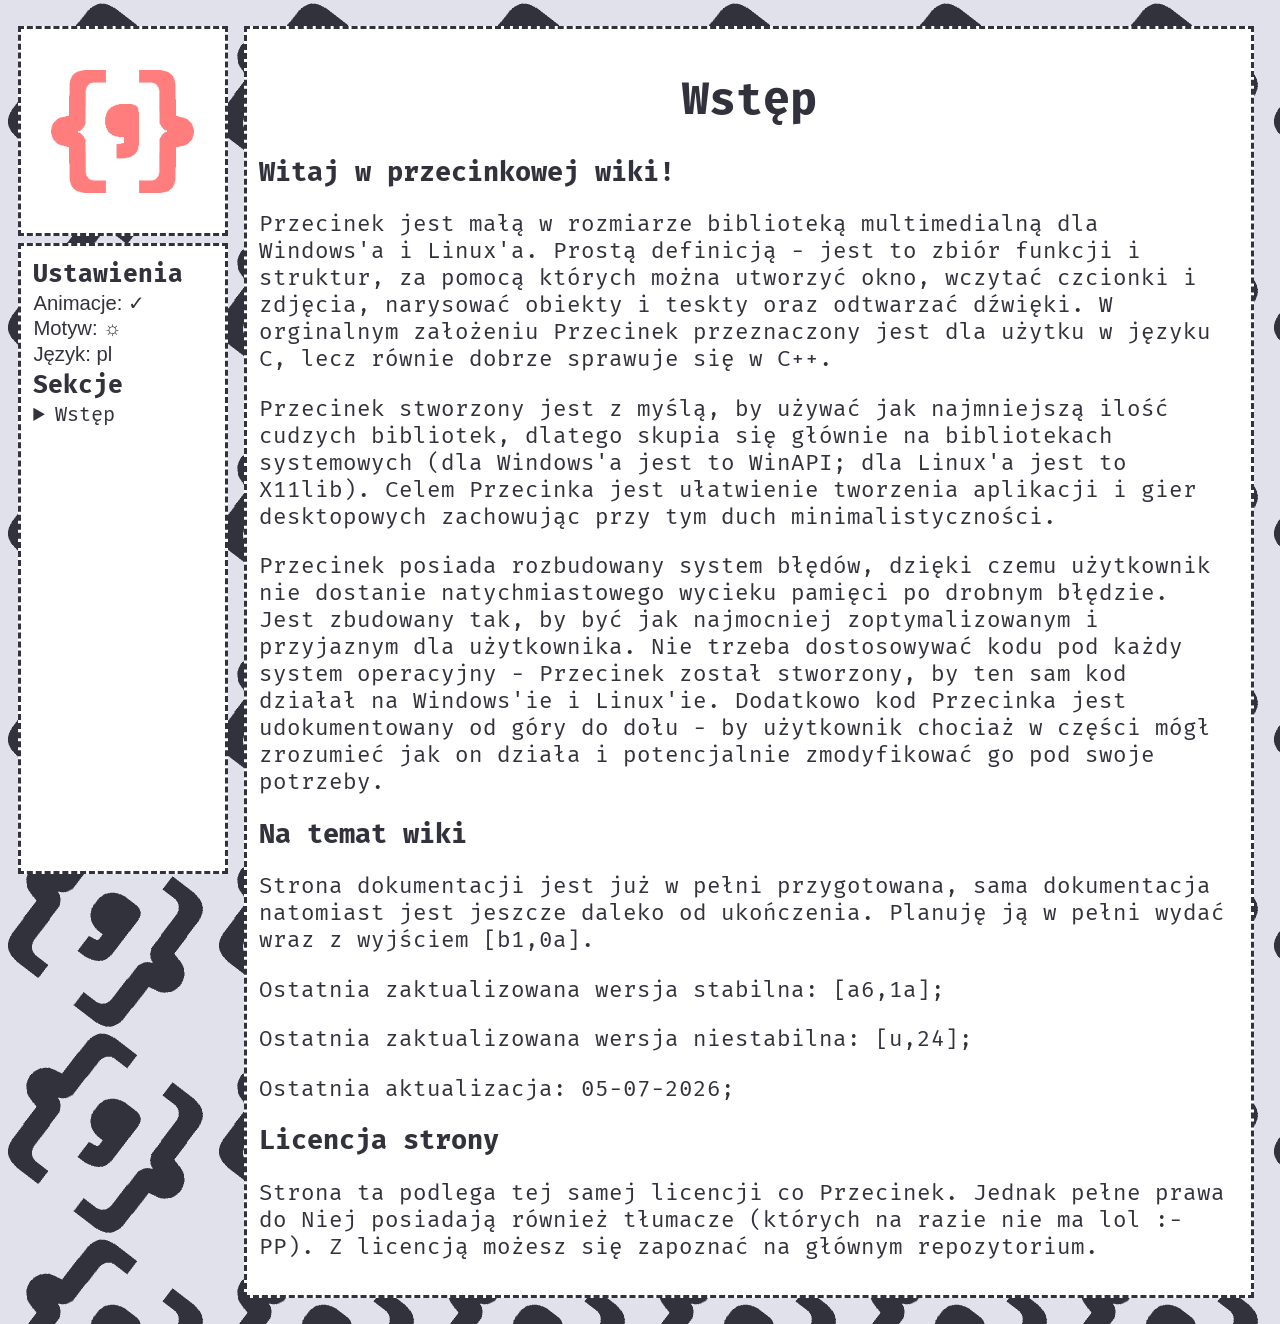
==== docs/index.html @ 8701c9b0 "[u,24] Docs Reorganization, Fully Rewritten Compiler, New Function Types, Simplified Object Generato" ====
<!DOCTYPE html>
<html>
<head>
	<title>Wiki</title>

	<meta name="description" content="Documentation">
	<meta name="author" content="Ciupaga">
	<meta name="viewport" content="width=device-width, initial-scale=1.0">

	<link href="style.css" rel="stylesheet">
	<link rel="icon" id="icon" href="local/icon_red.png">
	<link href="https://fonts.googleapis.com/css2?family=Fira+Mono:wght@500" rel="stylesheet">
</head>

<body id="body">
	<nav id="navA">
		<a id="logo" href="https://github.com/CiupagaPL/Przecinek/tree/unstable"></a>
	</nav>

	<nav id="navB">
		<b data-key="settings"></b>
		<span></span>

		<button
			data-key="animationsButton" onclick="animationsPress()" id="animationsSetting">
		</button>
		<span></span>

		<button
			data-key="themeButton" onclick="themePress()" id="themeSetting">
		</button>
		<span></span>

		<button
			data-key="languageButton" onclick="languagePress()" id="languageSetting">
		</button>

		<span></span>
		<span></span>

		<b data-key="sections"></b>
		<span></span>

		<details>
			<summary data-key="about"></summary>

			<a data-key="pageAbout0" href="#pageAbout"></a>
			<span></span>

			<a data-key="pageWiki0" href="#pageWiki"></a>
			<span></span>

			<a data-key="pageLicense0" href="#pageLicense"></a>
		</details>
	</nav>

	<main id="main">
		<h1 data-key="about"></h1>

		<h2 data-key="pageAbout0" id="pageAbout"></h2>
		<p data-key="pageAbout1"></p>
		<p data-key="pageAbout2"></p>
		<p data-key="pageAbout3"></p>

		<h2 data-key="pageWiki0" id="pageWiki"></h2>
		<p data-key="pageWiki1"></p>
		<p data-key="pageWiki2"></p>
		<p data-key="pageWiki3"></p>
		<p data-key="pageWiki4"></p>

		<h2 data-key="pageLicense0" id="pageLicense"></h2>
		<p data-key="pageLicense1"></p>
	</main>
</body>

<script type="application/json" id="data">
{
	"en":{
		"settings": "Settings",
		"sections": "Sections",

		"animationsButton": "Animations: ",
		"themeButton": "Theme: ",
		"languageButton": "Language: en",

		"about": "About",

		"pageAbout0": "Welcome to the przecinek wiki!",
		"pageAbout1": "Przecinek is a small multimedia library for Windows and Linux. Simply put - it's a collection of functions and structures that allows you to create windows, load fonts and images, draw objects and text and play audio. Originally, it was created for C, but it can also be used with C++.",
		"pageAbout2": "TODO",
		"pageAbout3": "TODO",

		"pageWiki0": "About Wiki",
		"pageWiki1": "TODO",
		"pageWiki2": "Last updated stable version: [a6,1a];",
		"pageWiki3": "Last updated unstable version: [u,24];",
		"pageWiki4": "Last update: 05-07-2026;",

		"pageLicense0": "Site license",
		"pageLicense1": "TODO, same as Przecinek license"
	},
	"pl":{
		"settings": "Ustawienia",
		"sections": "Sekcje",

		"animationsButton": "Animacje: ",
		"themeButton": "Motyw: ",
		"languageButton": "Język: pl",

		"about": "Wstęp",

		"pageAbout0": "Witaj w przecinkowej wiki!",
		"pageAbout1": "Przecinek jest małą w rozmiarze biblioteką multimedialną dla Windows'a i Linux'a. Prostą definicją - jest to zbiór funkcji i struktur, za pomocą których można utworzyć okno, wczytać czcionki i zdjęcia, narysować obiekty i teskty oraz odtwarzać dźwięki. W orginalnym założeniu Przecinek przeznaczony jest dla użytku w języku C, lecz równie dobrze sprawuje się w C++.",
		"pageAbout2": "Przecinek stworzony jest z myślą, by używać jak najmniejszą ilość cudzych bibliotek, dlatego skupia się głównie na bibliotekach systemowych (dla Windows'a jest to WinAPI; dla Linux'a jest to X11lib). Celem Przecinka jest ułatwienie tworzenia aplikacji i gier desktopowych zachowując przy tym duch minimalistyczności.",
		"pageAbout3": "Przecinek posiada rozbudowany system błędów, dzięki czemu użytkownik nie dostanie natychmiastowego wycieku pamięci po drobnym błędzie. Jest zbudowany tak, by być jak najmocniej zoptymalizowanym i przyjaznym dla użytkownika. Nie trzeba dostosowywać kodu pod każdy system operacyjny - Przecinek został stworzony, by ten sam kod działał na Windows'ie i Linux'ie. Dodatkowo kod Przecinka jest udokumentowany od góry do dołu - by użytkownik chociaż w części mógł zrozumieć jak on działa i potencjalnie zmodyfikować go pod swoje potrzeby.",

		"pageWiki0": "Na temat wiki",
		"pageWiki1": "Strona dokumentacji jest już w pełni przygotowana, sama dokumentacja natomiast jest jeszcze daleko od ukończenia. Planuję ją w pełni wydać wraz z wyjściem [b1,0a].",
		"pageWiki2": "Ostatnia zaktualizowana wersja stabilna: [a6,1a];",
		"pageWiki3": "Ostatnia zaktualizowana wersja niestabilna: [u,24];",
		"pageWiki4": "Ostatnia aktualizacja: 05-07-2026;",

		"pageLicense0": "Licencja strony",
		"pageLicense1": "Strona ta podlega tej samej licencji co Przecinek. Jednak pełne prawa do Niej posiadają również tłumacze (których na razie nie ma lol :-PP). Z licencją możesz się zapoznać na głównym repozytorium."
	}
}
</script>

<script src="script.js"></script>
</html>
---- docs/style.css ----
:root{
	--body-margin: 2vw;
	--body-outside: 2vw;
	--body-between: 1vw;
	--body-border: 0.35vmin;
	--body-padding: 1vw;

	--nav-width: 14vw;
	--main-width: 76.5vw;
}

#body{
	margin-left: -8px;
	margin-top: var(--body-margin);
	width: calc(100% + 8px);

	font-family: "Fira Mono", monospace;
	font-style: normal;

	background-size: 211px;
	background-repeat: repeat;
	background-position: 0 0;
}
@keyframes body{
	0%{ background-position: 0 0; }
	100%{ background-position: 211px -206px; }
}
#body.on{ animation: body 2s infinite linear; }
#body.off{ animation: 0; }
#body.light{
	background-image: url(local/background_light.png);
	background-color: #e1e1eb;
}
#body.dark{
	background-image: url(local/background_dark.png);
	background-color: #464650;
}

#navA{
	margin-left: var(--body-outside);
	width: var(--nav-width);
	height: var(--nav-width);
	padding: var(--body-padding);

	position: fixed;
	float: left;
	display: flex;

	border: var(--body-border) dashed;
}
#navA.light{
	border-color: #32323c;
	background-color: #ffffff;
}
#navA.dark{
	border-color: #ffffff;
	background-color: #32323c;
}

#logo{
	width: 100%;
	height: 100%;

	background-image: url(local/icon_red.png);
	background-size: 80%;
	background-position: center;
	background-repeat: no-repeat;
}
#logo:hover{ background-size: 90%; }

@keyframes logo{
	0%{ transform: rotate(0deg); }
	100%{ transform: rotate(360deg); }
}
@keyframes logo-red-green{
	0%{ background-image: url(local/icon_red.png); }
	100%{ background-image: url(local/icon_green.png); }
}
@keyframes logo-green-blue{
	0%{ background-image: url(local/icon_green.png); }
	100%{ background-image: url(local/icon_blue.png); }
}
@keyframes logo-blue-red{
	0%{ background-image: url(local/icon_blue.png); }
	100%{ background-image: url(local/icon_red.png); }
}

#logo.red-green-on{
	animation: logo 10s infinite linear,
		logo-red-green 0s forwards;
}
#logo.green-blue-on{
	animation: logo 10s infinite linear,
		logo-green-blue 0s forwards;
}
#logo.blue-red-on{
	animation: logo 10s infinite linear,
		logo-blue-red 0s forwards;
}
#logo.red-green-off{ animation: logo-red-green 0s forwards; }
#logo.green-blue-off{ animation: logo-green-blue 0s forwards; }
#logo.blue-red-off{ animation: logo-blue-red 0s forwards; }

#navB{
	margin-left: var(--body-outside);
	margin-top:
		calc(var(--nav-width) + var(--body-padding) * 2 + var(--body-between));
	width: var(--nav-width);
	height:
		calc(100vh - var(--nav-width) - var(--body-outside) * 2 -
		var(--body-padding) * 4 - var(--body-between) - var(--body-border) * 2);
	padding: var(--body-padding);

	position: fixed;
	float: left;

	overflow-x: hidden;
	overflow-y: auto;

	white-space: nowrap;
	text-overflow: ellipsis;

	border: var(--body-border) dashed;
}
#navB.light{
	border-color: #32323c;
	color: #32323c;
	background-color: #ffffff;
}
#navB.dark{
	border-color: #ffffff;
	color: #ffffff;
	background-color: #32323c;
}

#navB>a, #navB>button, #navB>details>summary{ font-size: 2.25vmin; }
#navB>details>a{ font-size: 1.75vmin; }
#navB>b{ font-size: 2.75vmin; }

#navB>a:hover, #navB>details>a:hover, #navB>button:hover,
	#navB>details>summary:hover{ text-decoration: underline; }

#navB>a, #navB>details>a{
	text-decoration: none;

	color: #7d7dff;
}

#navB>button{
	padding: 0;

	border: 0;
	background: 0;
}
#animationsSetting.light, #themeSetting.light,
	#languageSetting.light{ color: #32323c; }
#animationsSetting.dark, #themeSetting.dark,
	#languageSetting.dark{ color: #ffffff; }

#main{
	margin-right: var(--body-outside);
	margin-bottom: var(--body-margin);
	width: var(--main-width);
	padding: var(--body-padding);

	float: right;

	overflow-wrap: break-word;
	hyphens: auto;

	border: var(--body-border) dashed;
}
#main.light{
	border-color: #32323c;
	color: #32323c;
	background-color: #ffffff;
}
#main.dark{
	border-color: #ffffff;
	color: #ffffff;
	background-color: #32323c;
}

#main>h1{ text-align: center; }
#main>h1{ font-size: 5vmin; }
#main>h2{ font-size: 3vmin; }
#main>p{ font-size: 2.5vmin; }

pre{
	width: max-content;
	max-width: calc(100% - 2vw);
	padding: var(--body-padding);

	overflow-x: auto;
    overflow-y: auto;

	font-size: 18pt;

	background-color: #7d7d91;
	color: #ffffff;
}

span{
	height: 0.25vh;

	display: block;
}
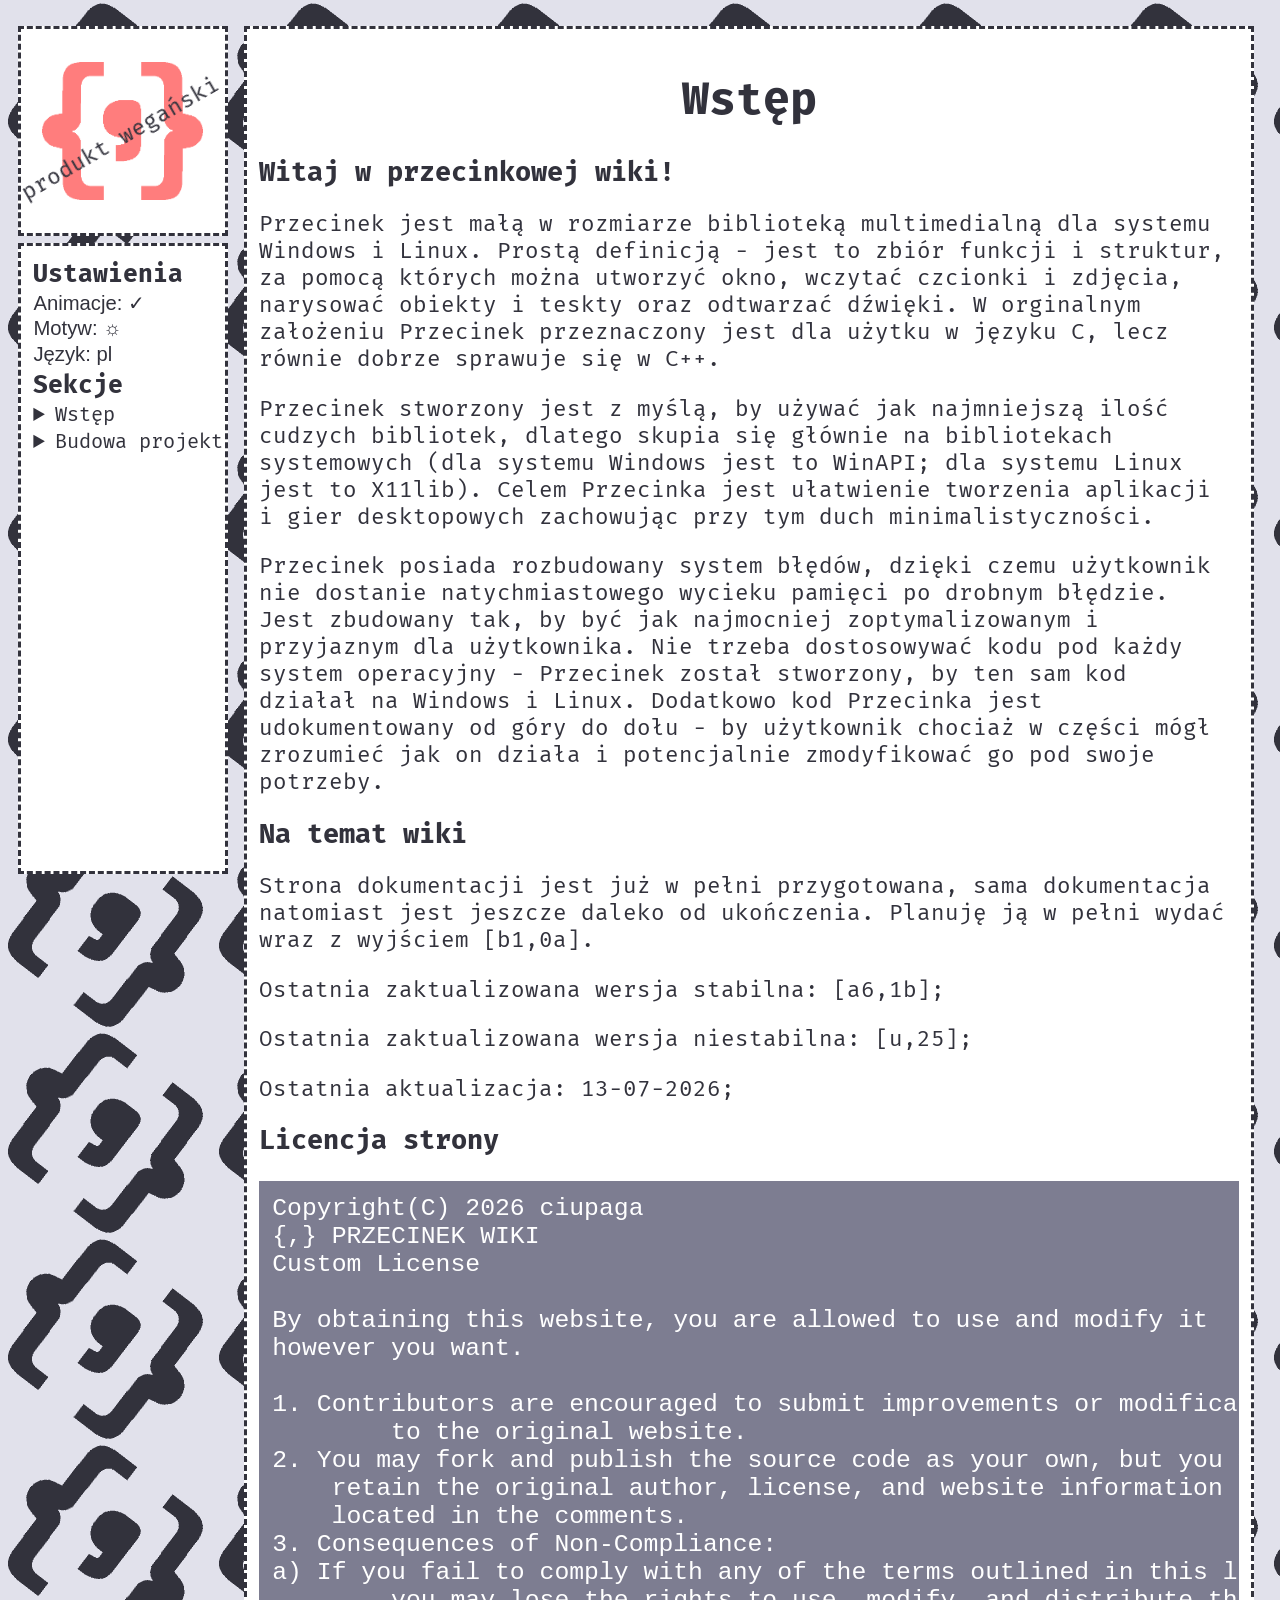
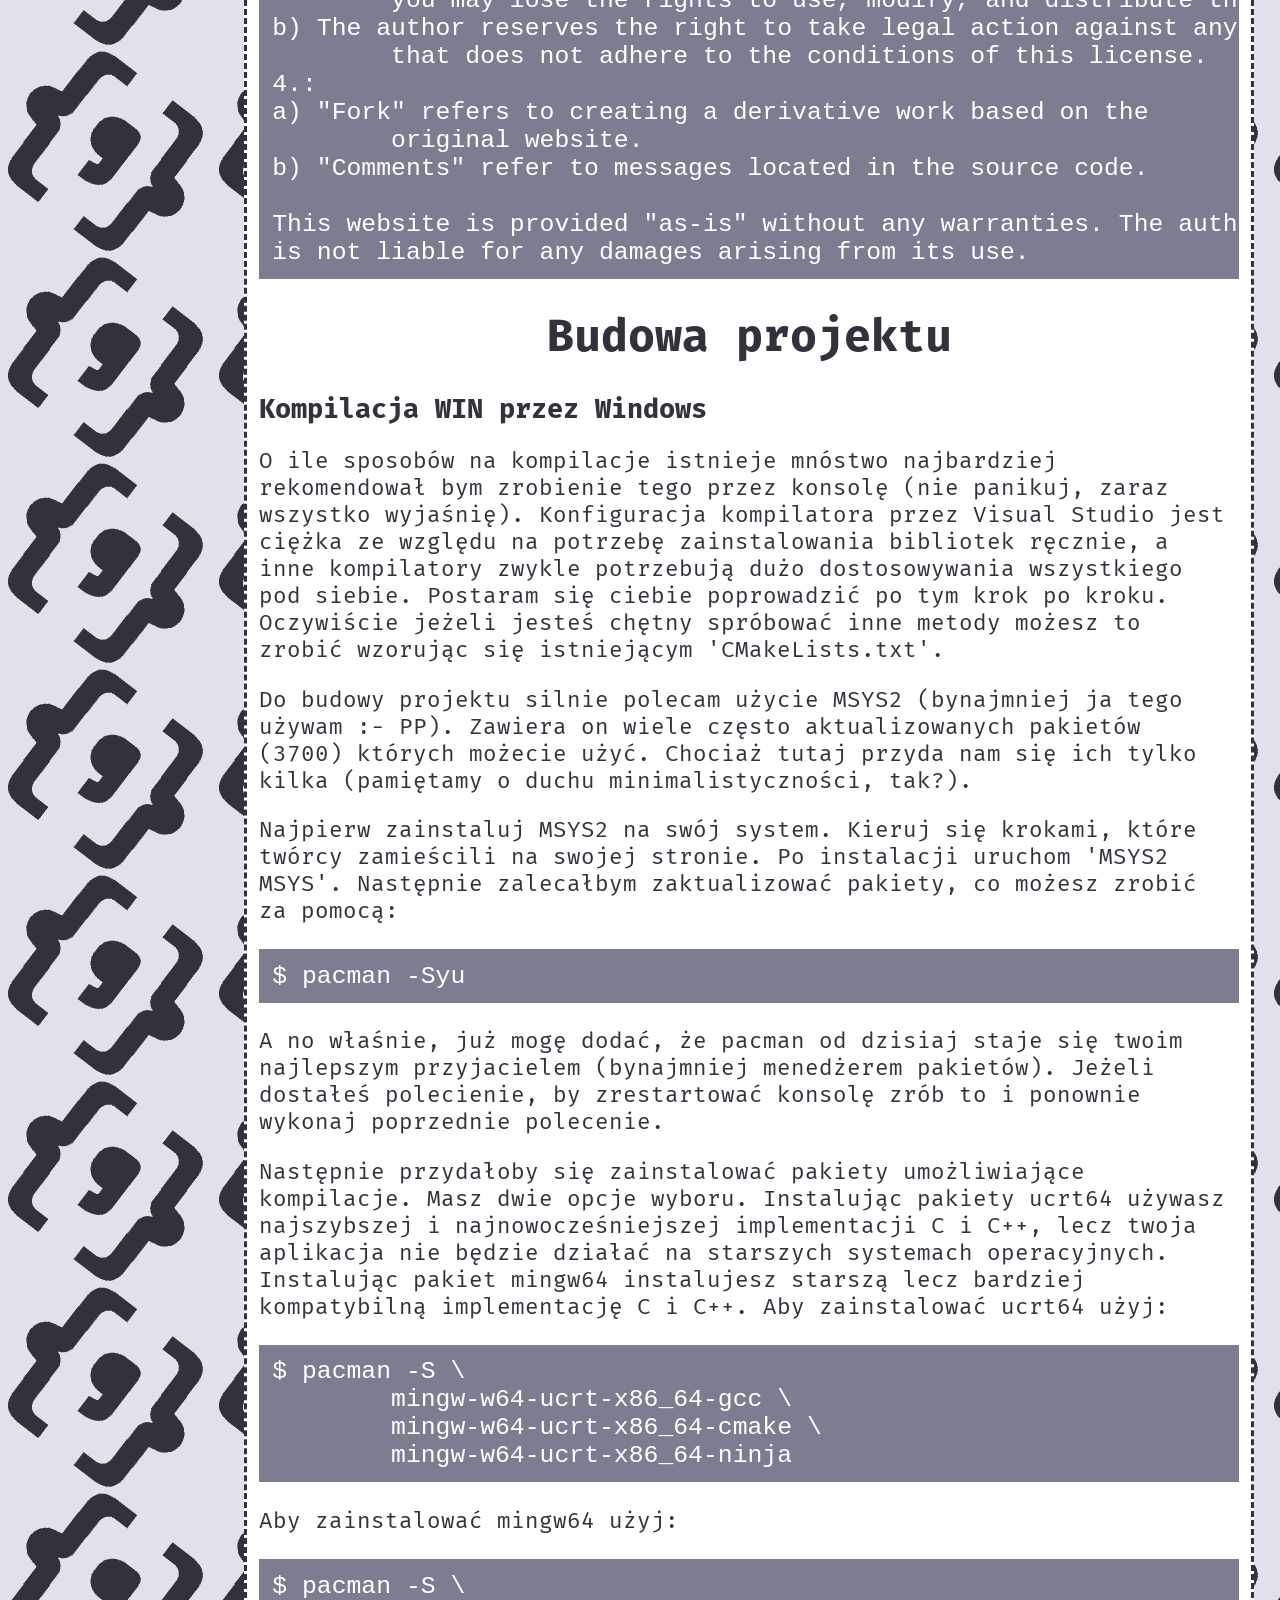
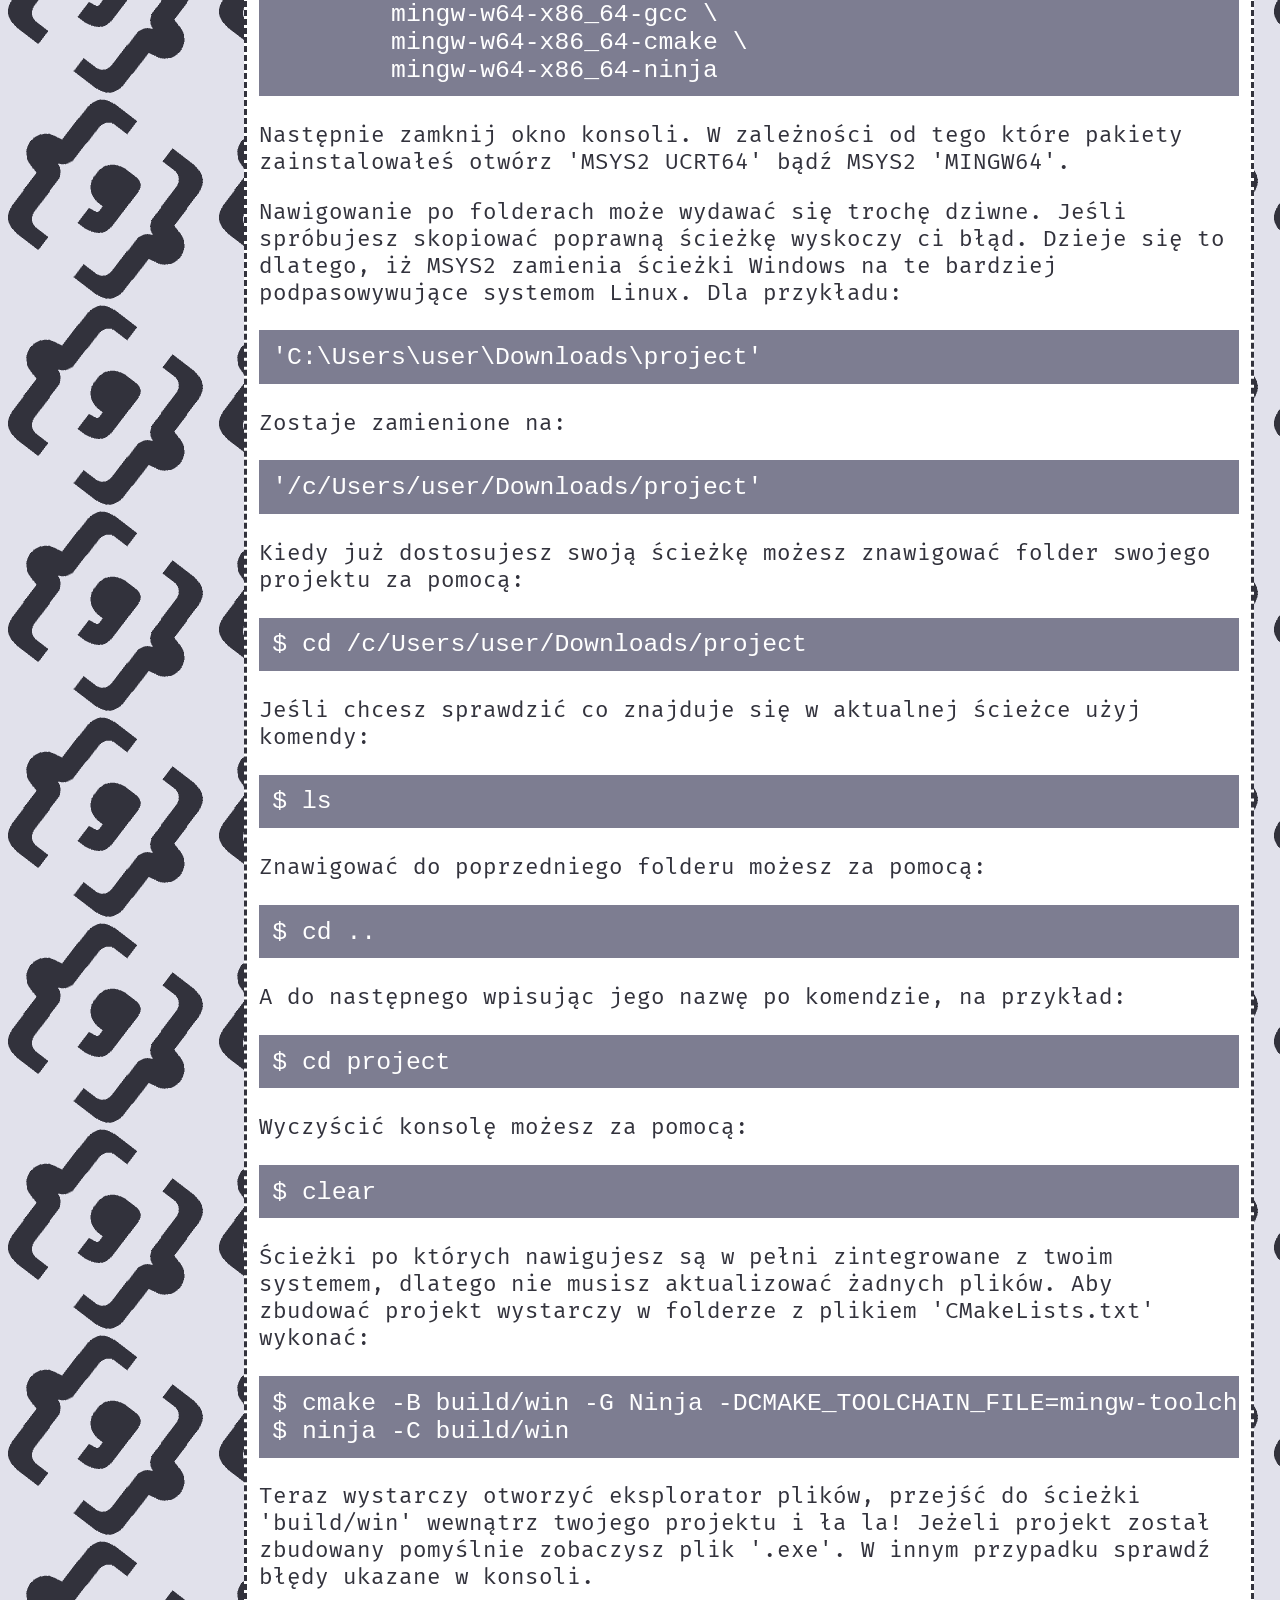
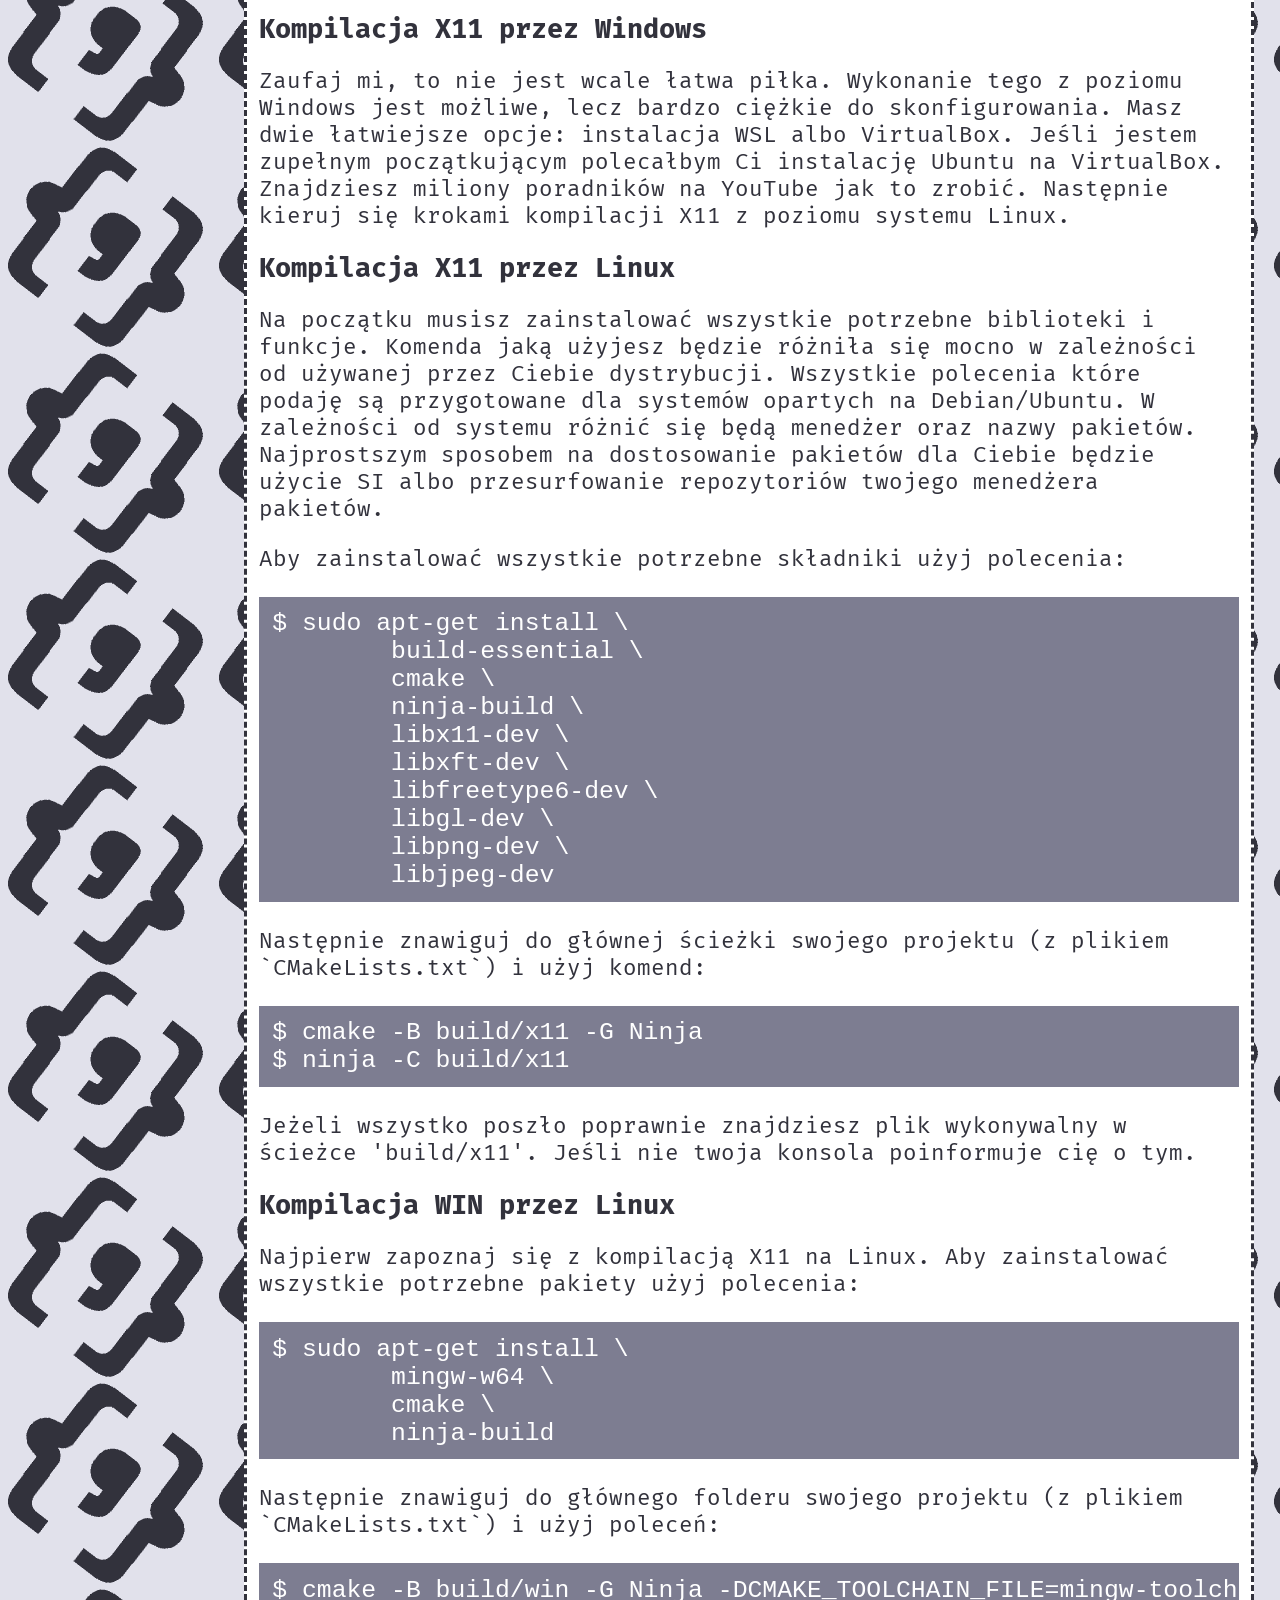
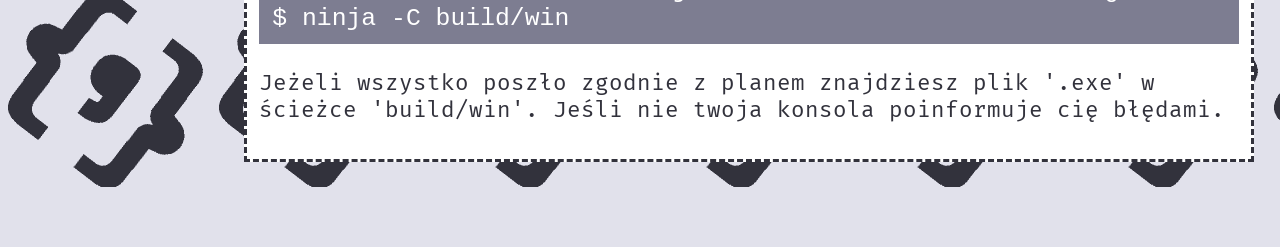
==== commit 0d441a3b: "[u,25] Small CMake Fixes, New Docs Article and Small Website Changes meow" ====
--- a/docs/index.html
+++ b/docs/index.html
@@ -1,21 +1,27 @@
+<!--
+github.com/CiupagaPL/Przecinek
+original {,} wiki
+copyright 2026
+-->
 <!DOCTYPE html>
 <html>
 <head>
 	<title>Wiki</title>
 
-	<meta name="description" content="Documentation">
-	<meta name="author" content="Ciupaga">
+	<meta name="description" content="przecinek docs">
+	<meta name="author" content="ciupagacz">
 	<meta name="viewport" content="width=device-width, initial-scale=1.0">
 
 	<link href="style.css" rel="stylesheet">
-	<link rel="icon" id="icon" href="local/icon_red.png">
+	<link href="local/icon_red.png" rel="icon" id="icon">
 	<link href="https://fonts.googleapis.com/css2?family=Fira+Mono:wght@500" rel="stylesheet">
 </head>
 
 <body id="body">
 	<nav id="navA">
-		<a id="logo" href="https://github.com/CiupagaPL/Przecinek/tree/unstable"></a>
+		<a id="logo" href="https://github.com/ciupagacz/przecinek"></a>
 	</nav>
+	<p id="sub"></p>
 
 	<nav id="navB">
 		<b data-key="settings"></b>
@@ -34,7 +40,6 @@
 		<button
 			data-key="languageButton" onclick="languagePress()" id="languageSetting">
 		</button>
-
 		<span></span>
 		<span></span>
 
@@ -44,38 +49,233 @@
 		<details>
 			<summary data-key="about"></summary>
 
-			<a data-key="pageAbout0" href="#pageAbout"></a>
+			<a data-key="aboutBase0" href="#aboutBase"></a>
 			<span></span>
 
-			<a data-key="pageWiki0" href="#pageWiki"></a>
+			<a data-key="aboutWiki0" href="#aboutWiki"></a>
 			<span></span>
 
-			<a data-key="pageLicense0" href="#pageLicense"></a>
+			<a data-key="aboutLicense0" href="#aboutLicense"></a>
+		</details>
+		<span></span>
+
+		<details>
+			<summary data-key="build"></summary>
+
+			<a data-key="buildWinWin0" href="#buildWinWin"></a>
+			<span></span>
+
+			<a data-key="buildWinX110" href="#buildWinX11"></a>
+			<span></span>
+
+			<a data-key="buildX11X110" href="#buildX11X11"></a>
+			<span></span>
+
+			<a data-key="buildX11Win0" href="#buildX11Win"></a>
 		</details>
 	</nav>
 
 	<main id="main">
 		<h1 data-key="about"></h1>
 
-		<h2 data-key="pageAbout0" id="pageAbout"></h2>
-		<p data-key="pageAbout1"></p>
-		<p data-key="pageAbout2"></p>
-		<p data-key="pageAbout3"></p>
-
-		<h2 data-key="pageWiki0" id="pageWiki"></h2>
-		<p data-key="pageWiki1"></p>
-		<p data-key="pageWiki2"></p>
-		<p data-key="pageWiki3"></p>
-		<p data-key="pageWiki4"></p>
-
-		<h2 data-key="pageLicense0" id="pageLicense"></h2>
-		<p data-key="pageLicense1"></p>
+		<h2 data-key="aboutBase0" id="aboutBase"></h2>
+		<p data-key="aboutBase1"></p>
+		<p data-key="aboutBase2"></p>
+		<p data-key="aboutBase3"></p>
+
+		<h2 data-key="aboutWiki0" id="aboutWiki"></h2>
+		<p data-key="aboutWiki1"></p>
+		<p data-key="aboutWiki2"></p>
+		<p data-key="aboutWiki3"></p>
+		<p data-key="aboutWiki4"></p>
+
+		<h2 data-key="aboutLicense0" id="aboutLicense"></h2>
+<pre>
+Copyright(C) 2026 ciupaga
+{,} PRZECINEK WIKI
+Custom License
+
+By obtaining this website, you are allowed to use and modify it
+however you want.
+
+1. Contributors are encouraged to submit improvements or modifications
+	to the original website.
+2. You may fork and publish the source code as your own, but you must
+    retain the original author, license, and website information
+    located in the comments.
+3. Consequences of Non-Compliance:
+a) If you fail to comply with any of the terms outlined in this license,
+	you may lose the rights to use, modify, and distribute this website.
+b) The author reserves the right to take legal action against any party
+	that does not adhere to the conditions of this license.
+4.:
+a) "Fork" refers to creating a derivative work based on the
+	original website.
+b) "Comments" refer to messages located in the source code.
+
+This website is provided "as-is" without any warranties. The author
+is not liable for any damages arising from its use.
+</pre>
+
+		<h1 data-key="build"></h1>
+
+		<h2 data-key="buildWinWin0" id="buildWinWin"></h2>
+		<p data-key="buildWinWin1"></p>
+		<p data-key="buildWinWin2"></p>
+		<p data-key="buildWinWin3"></p>
+
+<pre>
+$ pacman -Syu
+</pre>
+
+		<p data-key="buildWinWin4"></p>
+		<p data-key="buildWinWin5"></p>
+
+<pre>
+$ pacman -S \
+	mingw-w64-ucrt-x86_64-gcc \
+	mingw-w64-ucrt-x86_64-cmake \
+	mingw-w64-ucrt-x86_64-ninja
+</pre>
+
+		<p data-key="buildWinWin6"></p>
+
+<pre>
+$ pacman -S \
+	mingw-w64-x86_64-gcc \
+	mingw-w64-x86_64-cmake \
+	mingw-w64-x86_64-ninja
+</pre>
+
+		<p data-key="buildWinWin7"></p>
+		<p data-key="buildWinWin8"></p>
+
+<pre>
+'C:\Users\user\Downloads\project'
+</pre>
+
+		<p data-key="buildWinWin9"></p>
+
+<pre>
+'/c/Users/user/Downloads/project'
+</pre>
+
+		<p data-key="buildWinWin10"></p>
+
+<pre>
+$ cd /c/Users/user/Downloads/project
+</pre>
+
+		<p data-key="buildWinWin11"></p>
+
+<pre>
+$ ls
+</pre>
+
+		<p data-key="buildWinWin12"></p>
+
+<pre>
+$ cd ..
+</pre>
+
+		<p data-key="buildWinWin13"></p>
+
+<pre>
+$ cd project
+</pre>
+
+		<p data-key="buildWinWin14"></p>
+
+<pre>
+$ clear
+</pre>
+
+		<p data-key="buildWinWin15"></p>
+
+<pre>
+$ cmake -B build/win -G Ninja -DCMAKE_TOOLCHAIN_FILE=mingw-toolchain.cmake
+$ ninja -C build/win
+</pre>
+
+		<p data-key="buildWinWin16"></p>
+
+		<h2 data-key="buildWinX110" id="buildWinX11"></h2>
+		<p data-key="buildWinX111"></p>
+
+		<h2 data-key="buildX11X110" id="buildX11X11"></h2>
+		<p data-key="buildX11X111"></p>
+		<p data-key="buildX11X112"></p>
+
+<pre>
+$ sudo apt-get install \
+	build-essential \
+	cmake \
+	ninja-build \
+	libx11-dev \
+	libxft-dev \
+	libfreetype6-dev \
+	libgl-dev \
+	libpng-dev \
+	libjpeg-dev
+</pre>
+
+		<p data-key="buildX11X113"></p>
+
+<pre>
+$ cmake -B build/x11 -G Ninja
+$ ninja -C build/x11
+</pre>
+
+		<p data-key="buildX11X114"></p>
+
+		<h2 data-key="buildX11Win0" id="buildX11Win"></h2>
+		<p data-key="buildX11Win1"></p>
+
+<pre>
+$ sudo apt-get install \
+	mingw-w64 \
+	cmake \
+	ninja-build
+</pre>
+
+		<p data-key="buildX11Win2"></p>
+
+<pre>
+$ cmake -B build/win -G Ninja -DCMAKE_TOOLCHAIN_FILE=mingw-toolchain.cmake
+$ ninja -C build/win
+</pre>
+
+		<p data-key="buildX11Win3"></p>
 	</main>
 </body>
 
 <script type="application/json" id="data">
 {
 	"en":{
+		"random0": "tbd",
+		"random1": "tbd",
+		"random2": "tbd",
+		"random3": "tbd",
+		"random4": "tbd",
+		"random5": "tbd",
+		"random6": "tbd",
+		"random7": "tbd",
+		"random8": "tbd",
+		"random9": "tbd",
+		"random10": "tbd",
+		"random11": "tbd",
+		"random12": "tbd",
+		"random13": "tbd",
+		"random14": "tbd",
+		"random15": "tbd",
+		"random16": "tbd",
+		"random17": "tbd",
+		"random18": "tbd",
+		"random19": "tbd",
+		"random20": "tbd",
+		"random21": "tbd",
+		"random22": "tbd",
+
 		"settings": "Settings",
 		"sections": "Sections",
 
@@ -85,21 +285,79 @@
 
 		"about": "About",
 
-		"pageAbout0": "Welcome to the przecinek wiki!",
-		"pageAbout1": "Przecinek is a small multimedia library for Windows and Linux. Simply put - it's a collection of functions and structures that allows you to create windows, load fonts and images, draw objects and text and play audio. Originally, it was created for C, but it can also be used with C++.",
-		"pageAbout2": "TODO",
-		"pageAbout3": "TODO",
-
-		"pageWiki0": "About Wiki",
-		"pageWiki1": "TODO",
-		"pageWiki2": "Last updated stable version: [a6,1a];",
-		"pageWiki3": "Last updated unstable version: [u,24];",
-		"pageWiki4": "Last update: 05-07-2026;",
-
-		"pageLicense0": "Site license",
-		"pageLicense1": "TODO, same as Przecinek license"
+		"aboutBase0": "Welcome to the przecinek wiki!",
+		"aboutBase1": "Przecinek is a small multimedia library for Windows and Linux. Simply put - it's a collection of functions and structures that allows you to create windows, load fonts and images, draw objects and text and play audio. Originally, it was created for C, but it can also be used with C++.",
+		"aboutBase2": "",
+		"aboutBase3": "",
+
+		"aboutWiki0": "About Wiki",
+		"aboutWiki1": "",
+		"aboutWiki2": "Last updated stable version: [a6,1b];",
+		"aboutWiki3": "Last updated unstable version: [u,25];",
+		"aboutWiki4": "Last update: 13-07-2026;",
+
+		"aboutLicense0": "Site license",
+		"aboutLicense1": "TBD",
+
+		"build": "Building project",
+
+		"buildWinWin0": "",
+		"buildWinWin1": "",
+		"buildWinWin2": "",
+		"buildWinWin3": "",
+		"buildWinWin4": "",
+		"buildWinWin5": "",
+		"buildWinWin6": "",
+		"buildWinWin7": "",
+		"buildWinWin8": "",
+		"buildWinWin9": "",
+		"buildWinWin10": "",
+		"buildWinWin11": "",
+		"buildWinWin12": "",
+		"buildWinWin13": "",
+		"buildWinWin14": "",
+		"buildWinWin15": "",
+		"buildWinWin16": "",
+
+		"buildWinX110": "",
+		"buildWinX111": "",
+
+		"buildX11X110": "",
+		"buildX11X111": "",
+		"buildX11X112": "",
+		"buildX11X113": "",
+		"buildX11X114": "",
+
+		"buildX11Win0": "",
+		"buildX11Win1": "",
+		"buildX11Win2": "",
+		"buildX11Win3": ""
 	},
 	"pl":{
+		"random0": "simple text here",
+		"random1": "najukochańszy kociak",
+		"random2": "włożone 100% <3",
+		"random3": "w 95% bezbłędny**",
+		"random4": "miau :3",
+		"random5": "zawsze elegancko",
+		"random6": "jedz warzywa!!",
+		"random7": "produkt wegański",
+		"random8": "nyan cat omggg",
+		"random9": "um... ser",
+		"random10": "wifi rekomendowane",
+		"random11": ".gitignore",
+		"random12": "nowy c++ to lekki syf",
+		"random13": "[r1,0] kiedy??",
+		"random14": "3d?? zapewne...",
+		"random15": "kocham mleko",
+		"random16": "bez laktozy",
+		"random17": "100% c inside",
+		"random18": "spróbuj również csfml",
+		"random19": "baka baka baka",
+		"random20": "ccccc",
+		"random21": "tworzone z pasją",
+		"random22": "produkt polski",
+
 		"settings": "Ustawienia",
 		"sections": "Sekcje",
 
@@ -109,19 +367,52 @@
 
 		"about": "Wstęp",
 
-		"pageAbout0": "Witaj w przecinkowej wiki!",
-		"pageAbout1": "Przecinek jest małą w rozmiarze biblioteką multimedialną dla Windows'a i Linux'a. Prostą definicją - jest to zbiór funkcji i struktur, za pomocą których można utworzyć okno, wczytać czcionki i zdjęcia, narysować obiekty i teskty oraz odtwarzać dźwięki. W orginalnym założeniu Przecinek przeznaczony jest dla użytku w języku C, lecz równie dobrze sprawuje się w C++.",
-		"pageAbout2": "Przecinek stworzony jest z myślą, by używać jak najmniejszą ilość cudzych bibliotek, dlatego skupia się głównie na bibliotekach systemowych (dla Windows'a jest to WinAPI; dla Linux'a jest to X11lib). Celem Przecinka jest ułatwienie tworzenia aplikacji i gier desktopowych zachowując przy tym duch minimalistyczności.",
-		"pageAbout3": "Przecinek posiada rozbudowany system błędów, dzięki czemu użytkownik nie dostanie natychmiastowego wycieku pamięci po drobnym błędzie. Jest zbudowany tak, by być jak najmocniej zoptymalizowanym i przyjaznym dla użytkownika. Nie trzeba dostosowywać kodu pod każdy system operacyjny - Przecinek został stworzony, by ten sam kod działał na Windows'ie i Linux'ie. Dodatkowo kod Przecinka jest udokumentowany od góry do dołu - by użytkownik chociaż w części mógł zrozumieć jak on działa i potencjalnie zmodyfikować go pod swoje potrzeby.",
-
-		"pageWiki0": "Na temat wiki",
-		"pageWiki1": "Strona dokumentacji jest już w pełni przygotowana, sama dokumentacja natomiast jest jeszcze daleko od ukończenia. Planuję ją w pełni wydać wraz z wyjściem [b1,0a].",
-		"pageWiki2": "Ostatnia zaktualizowana wersja stabilna: [a6,1a];",
-		"pageWiki3": "Ostatnia zaktualizowana wersja niestabilna: [u,24];",
-		"pageWiki4": "Ostatnia aktualizacja: 05-07-2026;",
-
-		"pageLicense0": "Licencja strony",
-		"pageLicense1": "Strona ta podlega tej samej licencji co Przecinek. Jednak pełne prawa do Niej posiadają również tłumacze (których na razie nie ma lol :-PP). Z licencją możesz się zapoznać na głównym repozytorium."
+		"aboutBase0": "Witaj w przecinkowej wiki!",
+		"aboutBase1": "Przecinek jest małą w rozmiarze biblioteką multimedialną dla systemu Windows i Linux. Prostą definicją - jest to zbiór funkcji i struktur, za pomocą których można utworzyć okno, wczytać czcionki i zdjęcia, narysować obiekty i teskty oraz odtwarzać dźwięki. W orginalnym założeniu Przecinek przeznaczony jest dla użytku w języku C, lecz równie dobrze sprawuje się w C++.",
+		"aboutBase2": "Przecinek stworzony jest z myślą, by używać jak najmniejszą ilość cudzych bibliotek, dlatego skupia się głównie na bibliotekach systemowych (dla systemu Windows jest to WinAPI; dla systemu Linux jest to X11lib). Celem Przecinka jest ułatwienie tworzenia aplikacji i gier desktopowych zachowując przy tym duch minimalistyczności.",
+		"aboutBase3": "Przecinek posiada rozbudowany system błędów, dzięki czemu użytkownik nie dostanie natychmiastowego wycieku pamięci po drobnym błędzie. Jest zbudowany tak, by być jak najmocniej zoptymalizowanym i przyjaznym dla użytkownika. Nie trzeba dostosowywać kodu pod każdy system operacyjny - Przecinek został stworzony, by ten sam kod działał na Windows i Linux. Dodatkowo kod Przecinka jest udokumentowany od góry do dołu - by użytkownik chociaż w części mógł zrozumieć jak on działa i potencjalnie zmodyfikować go pod swoje potrzeby.",
+
+		"aboutWiki0": "Na temat wiki",
+		"aboutWiki1": "Strona dokumentacji jest już w pełni przygotowana, sama dokumentacja natomiast jest jeszcze daleko od ukończenia. Planuję ją w pełni wydać wraz z wyjściem [b1,0a].",
+		"aboutWiki2": "Ostatnia zaktualizowana wersja stabilna: [a6,1b];",
+		"aboutWiki3": "Ostatnia zaktualizowana wersja niestabilna: [u,25];",
+		"aboutWiki4": "Ostatnia aktualizacja: 13-07-2026;",
+
+		"aboutLicense0": "Licencja strony",
+
+		"build": "Budowa projektu",
+
+		"buildWinWin0": "Kompilacja WIN przez Windows",
+		"buildWinWin1": "O ile sposobów na kompilacje istnieje mnóstwo najbardziej rekomendował bym zrobienie tego przez konsolę (nie panikuj, zaraz wszystko wyjaśnię). Konfiguracja kompilatora przez Visual Studio jest ciężka ze względu na potrzebę zainstalowania bibliotek ręcznie, a inne kompilatory zwykle potrzebują dużo dostosowywania wszystkiego pod siebie. Postaram się ciebie poprowadzić po tym krok po kroku. Oczywiście jeżeli jesteś chętny spróbować inne metody możesz to zrobić wzorując się istniejącym 'CMakeLists.txt'.",
+		"buildWinWin2": "Do budowy projektu silnie polecam użycie MSYS2 (bynajmniej ja tego używam :- PP). Zawiera on wiele często aktualizowanych pakietów (3700) których możecie użyć. Chociaż tutaj przyda nam się ich tylko kilka (pamiętamy o duchu minimalistyczności, tak?).",
+		"buildWinWin3": "Najpierw zainstaluj MSYS2 na swój system. Kieruj się krokami, które twórcy zamieścili na swojej stronie. Po instalacji uruchom 'MSYS2 MSYS'. Następnie zalecałbym zaktualizować pakiety, co możesz zrobić za pomocą:",
+		"buildWinWin4": "A no właśnie, już mogę dodać, że pacman od dzisiaj staje się twoim najlepszym przyjacielem (bynajmniej menedżerem pakietów). Jeżeli dostałeś polecienie, by zrestartować konsolę zrób to i ponownie wykonaj poprzednie polecenie.",
+		"buildWinWin5": "Następnie przydałoby się zainstalować pakiety umożliwiające kompilacje. Masz dwie opcje wyboru. Instalując pakiety ucrt64 używasz najszybszej i najnowocześniejszej implementacji C i C++, lecz twoja aplikacja nie będzie działać na starszych systemach operacyjnych. Instalując pakiet mingw64 instalujesz starszą lecz bardziej kompatybilną implementację C i C++. Aby zainstalować ucrt64 użyj:",
+		"buildWinWin6": "Aby zainstalować mingw64 użyj:",
+		"buildWinWin7": "Następnie zamknij okno konsoli. W zależności od tego które pakiety zainstalowałeś otwórz 'MSYS2 UCRT64' bądź MSYS2 'MINGW64'.",
+		"buildWinWin8": "Nawigowanie po folderach może wydawać się trochę dziwne. Jeśli spróbujesz skopiować poprawną ścieżkę wyskoczy ci błąd. Dzieje się to dlatego, iż MSYS2 zamienia ścieżki Windows na te bardziej podpasowywujące systemom Linux. Dla przykładu:",
+		"buildWinWin9": "Zostaje zamienione na:",
+		"buildWinWin10": "Kiedy już dostosujesz swoją ścieżkę możesz znawigować folder swojego projektu za pomocą:",
+		"buildWinWin11": "Jeśli chcesz sprawdzić co znajduje się w aktualnej ścieżce użyj komendy:",
+		"buildWinWin12": "Znawigować do poprzedniego folderu możesz za pomocą:",
+		"buildWinWin13": "A do następnego wpisując jego nazwę po komendzie, na przykład:",
+		"buildWinWin14": "Wyczyścić konsolę możesz za pomocą:",
+		"buildWinWin15": "Ścieżki po których nawigujesz są w pełni zintegrowane z twoim systemem, dlatego nie musisz aktualizować żadnych plików. Aby zbudować projekt wystarczy w folderze z plikiem 'CMakeLists.txt' wykonać:",
+		"buildWinWin16": "Teraz wystarczy otworzyć eksplorator plików, przejść do ścieżki 'build/win' wewnątrz twojego projektu i ła la! Jeżeli projekt został zbudowany pomyślnie zobaczysz plik '.exe'. W innym przypadku sprawdź błędy ukazane w konsoli.",
+
+		"buildWinX110": "Kompilacja X11 przez Windows",
+		"buildWinX111": "Zaufaj mi, to nie jest wcale łatwa piłka. Wykonanie tego z poziomu Windows jest możliwe, lecz bardzo ciężkie do skonfigurowania. Masz dwie łatwiejsze opcje: instalacja WSL albo VirtualBox. Jeśli jestem zupełnym początkującym polecałbym Ci instalację Ubuntu na VirtualBox. Znajdziesz miliony poradników na YouTube jak to zrobić. Następnie kieruj się krokami kompilacji X11 z poziomu systemu Linux.",
+
+		"buildX11X110": "Kompilacja X11 przez Linux",
+		"buildX11X111": "Na początku musisz zainstalować wszystkie potrzebne biblioteki i funkcje. Komenda jaką użyjesz będzie różniła się mocno w zależności od używanej przez Ciebie dystrybucji. Wszystkie polecenia które podaję są przygotowane dla systemów opartych na Debian/Ubuntu. W zależności od systemu różnić się będą menedżer oraz nazwy pakietów. Najprostszym sposobem na dostosowanie pakietów dla Ciebie będzie użycie SI albo przesurfowanie repozytoriów twojego menedżera pakietów.",
+		"buildX11X112": "Aby zainstalować wszystkie potrzebne składniki użyj polecenia:",
+		"buildX11X113": "Następnie znawiguj do głównej ścieżki swojego projektu (z plikiem `CMakeLists.txt`) i użyj komend:",
+		"buildX11X114": "Jeżeli wszystko poszło poprawnie znajdziesz plik wykonywalny w ścieżce 'build/x11'. Jeśli nie twoja konsola poinformuje cię o tym.",
+
+		"buildX11Win0": "Kompilacja WIN przez Linux",
+		"buildX11Win1": "Najpierw zapoznaj się z kompilacją X11 na Linux. Aby zainstalować wszystkie potrzebne pakiety użyj polecenia:",
+		"buildX11Win2": "Następnie znawiguj do głównego folderu swojego projektu (z plikiem `CMakeLists.txt`) i użyj poleceń:",
+		"buildX11Win3": "Jeżeli wszystko poszło zgodnie z planem znajdziesz plik '.exe' w ścieżce 'build/win'. Jeśli nie twoja konsola poinformuje cię błędami."
 	}
 }
 </script>
--- a/docs/style.css
+++ b/docs/style.css
@@ -1,3 +1,13 @@
+/****************************************************
+*       |\____/|
+*       |      | github.com/CiupagaPL/Przecinek
+*  __   | >  < | original {,} wiki
+* /  \__\ =, = / copyright 2026
+* \__         /
+*    \ \____\ \
+*    {,{,} {,},}
+*****************************************************/
+
 :root{
 	--body-margin: 2vw;
 	--body-outside: 2vw;
@@ -51,10 +61,12 @@
 #navA.light{
 	border-color: #32323c;
 	background-color: #ffffff;
+	color: #32323c;
 }
 #navA.dark{
 	border-color: #ffffff;
 	background-color: #32323c;
+	color: #ffffff;
 }
 
 #logo{
@@ -62,11 +74,11 @@
 	height: 100%;
 
 	background-image: url(local/icon_red.png);
-	background-size: 80%;
+	background-size: 90%;
 	background-position: center;
 	background-repeat: no-repeat;
 }
-#logo:hover{ background-size: 90%; }
+#logo:hover{ background-size: 100%; }
 
 @keyframes logo{
 	0%{ transform: rotate(0deg); }
@@ -100,6 +112,13 @@
 #logo.red-green-off{ animation: logo-red-green 0s forwards; }
 #logo.green-blue-off{ animation: logo-green-blue 0s forwards; }
 #logo.blue-red-off{ animation: logo-blue-red 0s forwards; }
+
+#sub{
+	position: fixed;
+	transform: translate(-50%, -50%) rotate(-30deg);
+}
+#sub.light{ color: #32323c; }
+#sub.dark{ color: #ffffff; }
 
 #navB{
 	margin-left: var(--body-outside);
@@ -187,14 +206,13 @@
 #main>p{ font-size: 2.5vmin; }
 
 pre{
-	width: max-content;
+	width: content;
 	max-width: calc(100% - 2vw);
 	padding: var(--body-padding);
 
 	overflow-x: auto;
-    overflow-y: auto;
-
-	font-size: 18pt;
+
+	font-size: 2.75vmin;
 
 	background-color: #7d7d91;
 	color: #ffffff;
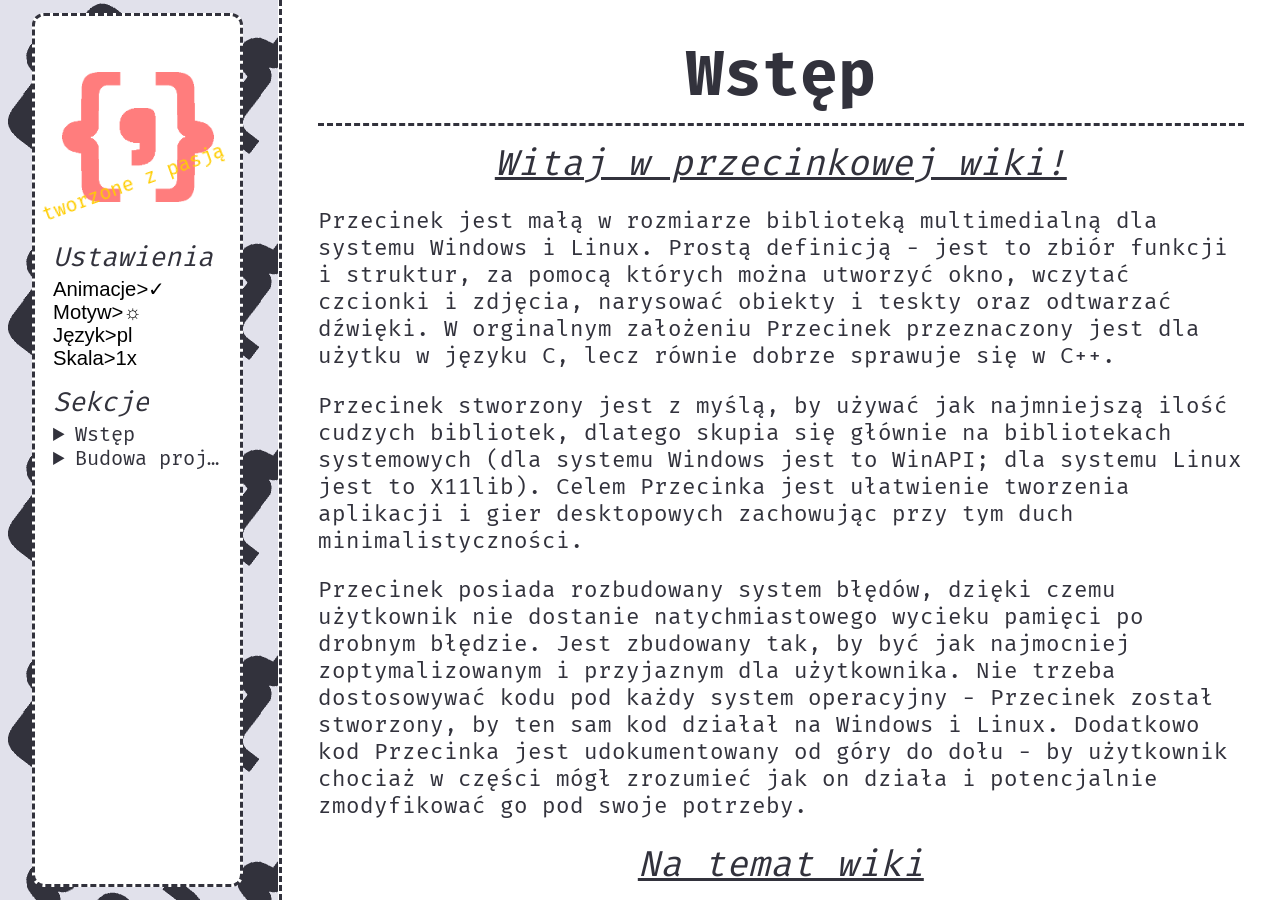
==== commit dd236958: "u,26 Final Wiki Look, New Scale Setting, Simplified Website Code" ====
--- a/docs/index.html
+++ b/docs/index.html
@@ -1,12 +1,8 @@
-<!--
-github.com/CiupagaPL/Przecinek
-original {,} wiki
-copyright 2026
--->
+<!-- github.com/CiupagaPL/Przecinek original {,} wiki copyright 2026 -->
 <!DOCTYPE html>
 <html>
 <head>
-	<title>Wiki</title>
+	<title>wiki</title>
 
 	<meta name="description" content="przecinek docs">
 	<meta name="author" content="ciupagacz">
@@ -17,79 +13,83 @@
 	<link href="https://fonts.googleapis.com/css2?family=Fira+Mono:wght@500" rel="stylesheet">
 </head>
 
-<body id="body">
-	<nav id="navA">
+<body>
+	<nav id="navBack"></nav>
+	<nav id="navFront">
 		<a id="logo" href="https://github.com/ciupagacz/przecinek"></a>
-	</nav>
-	<p id="sub"></p>
-
-	<nav id="navB">
-		<b data-key="settings"></b>
-		<span></span>
+
+		<i data-key="settings"></i>
+		<div></div>
 
 		<button
 			data-key="animationsButton" onclick="animationsPress()" id="animationsSetting">
 		</button>
-		<span></span>
+		<div></div>
 
 		<button
 			data-key="themeButton" onclick="themePress()" id="themeSetting">
 		</button>
-		<span></span>
+		<div></div>
 
 		<button
-			data-key="languageButton" onclick="languagePress()" id="languageSetting">
+			data-key="languageButton" onclick="languagePress()">
 		</button>
-		<span></span>
-		<span></span>
-
-		<b data-key="sections"></b>
-		<span></span>
+		<div></div>
+
+		<button
+			data-key="scaleButton" onclick="scalePress()" id="scaleSetting">
+		</button>
+		<div> <p></p> </div>
+
+		<i data-key="sections"></i>
+		<div></div>
 
 		<details>
 			<summary data-key="about"></summary>
 
 			<a data-key="aboutBase0" href="#aboutBase"></a>
-			<span></span>
+			<div></div>
 
 			<a data-key="aboutWiki0" href="#aboutWiki"></a>
-			<span></span>
+			<div></div>
 
 			<a data-key="aboutLicense0" href="#aboutLicense"></a>
 		</details>
-		<span></span>
+		<div></div>
 
 		<details>
 			<summary data-key="build"></summary>
 
 			<a data-key="buildWinWin0" href="#buildWinWin"></a>
-			<span></span>
+			<div></div>
 
 			<a data-key="buildWinX110" href="#buildWinX11"></a>
-			<span></span>
+			<div></div>
 
 			<a data-key="buildX11X110" href="#buildX11X11"></a>
-			<span></span>
+			<div></div>
 
 			<a data-key="buildX11Win0" href="#buildX11Win"></a>
 		</details>
 	</nav>
+	<p id="sub"></p>
 
 	<main id="main">
-		<h1 data-key="about"></h1>
-
-		<h2 data-key="aboutBase0" id="aboutBase"></h2>
+		<b data-key="about"></b>
+		<hr>
+
+		<i data-key="aboutBase0" id="aboutBase"></i>
 		<p data-key="aboutBase1"></p>
 		<p data-key="aboutBase2"></p>
 		<p data-key="aboutBase3"></p>
 
-		<h2 data-key="aboutWiki0" id="aboutWiki"></h2>
+		<i data-key="aboutWiki0" id="aboutWiki"></i>
 		<p data-key="aboutWiki1"></p>
 		<p data-key="aboutWiki2"></p>
 		<p data-key="aboutWiki3"></p>
 		<p data-key="aboutWiki4"></p>
 
-		<h2 data-key="aboutLicense0" id="aboutLicense"></h2>
+		<i data-key="aboutLicense0" id="aboutLicense"></i>
 <pre>
 Copyright(C) 2026 ciupaga
 {,} PRZECINEK WIKI
@@ -117,9 +117,10 @@
 is not liable for any damages arising from its use.
 </pre>
 
-		<h1 data-key="build"></h1>
-
-		<h2 data-key="buildWinWin0" id="buildWinWin"></h2>
+		<b data-key="build"></b>
+		<hr>
+
+		<i data-key="buildWinWin0" id="buildWinWin"></i>
 		<p data-key="buildWinWin1"></p>
 		<p data-key="buildWinWin2"></p>
 		<p data-key="buildWinWin3"></p>
@@ -199,10 +200,10 @@
 
 		<p data-key="buildWinWin16"></p>
 
-		<h2 data-key="buildWinX110" id="buildWinX11"></h2>
+		<i data-key="buildWinX110" id="buildWinX11"></i>
 		<p data-key="buildWinX111"></p>
 
-		<h2 data-key="buildX11X110" id="buildX11X11"></h2>
+		<i data-key="buildX11X110" id="buildX11X11"></i>
 		<p data-key="buildX11X111"></p>
 		<p data-key="buildX11X112"></p>
 
@@ -228,7 +229,7 @@
 
 		<p data-key="buildX11X114"></p>
 
-		<h2 data-key="buildX11Win0" id="buildX11Win"></h2>
+		<i data-key="buildX11Win0" id="buildX11Win"></i>
 		<p data-key="buildX11Win1"></p>
 
 <pre>
@@ -252,36 +253,40 @@
 <script type="application/json" id="data">
 {
 	"en":{
-		"random0": "tbd",
-		"random1": "tbd",
-		"random2": "tbd",
-		"random3": "tbd",
-		"random4": "tbd",
-		"random5": "tbd",
-		"random6": "tbd",
-		"random7": "tbd",
-		"random8": "tbd",
-		"random9": "tbd",
-		"random10": "tbd",
-		"random11": "tbd",
-		"random12": "tbd",
-		"random13": "tbd",
-		"random14": "tbd",
-		"random15": "tbd",
-		"random16": "tbd",
-		"random17": "tbd",
-		"random18": "tbd",
-		"random19": "tbd",
-		"random20": "tbd",
-		"random21": "tbd",
-		"random22": "tbd",
+		"random0": "coming soon",
+		"random1": "coming soon",
+		"random2": "coming soon",
+		"random3": "coming soon",
+		"random4": "coming soon",
+		"random5": "coming soon",
+		"random6": "coming soon",
+		"random7": "coming soon",
+		"random8": "coming soon",
+		"random9": "coming soon",
+		"random10": "coming soon",
+		"random11": "coming soon",
+		"random12": "coming soon",
+		"random13": "coming soon",
+		"random14": "coming soon",
+		"random15": "coming soon",
+		"random16": "coming soon",
+		"random17": "coming soon",
+		"random18": "coming soon",
+		"random19": "coming soon",
+		"random20": "coming soon",
+		"random21": "coming soon",
+		"random22": "coming soon",
+		"random23": "coming soon",
+		"random24": "coming soon",
+		"random25": "coming soon",
 
 		"settings": "Settings",
 		"sections": "Sections",
 
-		"animationsButton": "Animations: ",
-		"themeButton": "Theme: ",
-		"languageButton": "Language: en",
+		"animationsButton": "Animations>",
+		"themeButton": "Theme>",
+		"languageButton": "Language>en",
+		"scaleButton": "Scale>",
 
 		"about": "About",
 
@@ -292,16 +297,16 @@
 
 		"aboutWiki0": "About Wiki",
 		"aboutWiki1": "",
-		"aboutWiki2": "Last updated stable version: [a6,1b];",
-		"aboutWiki3": "Last updated unstable version: [u,25];",
-		"aboutWiki4": "Last update: 13-07-2026;",
+		"aboutWiki2": "Last updated stable version: a6,1c",
+		"aboutWiki3": "Last updated unstable version: u,26",
+		"aboutWiki4": "Last update: 14-07-2026",
 
 		"aboutLicense0": "Site license",
 		"aboutLicense1": "TBD",
 
 		"build": "Building project",
 
-		"buildWinWin0": "",
+		"buildWinWin0": "Compiling win using Windows",
 		"buildWinWin1": "",
 		"buildWinWin2": "",
 		"buildWinWin3": "",
@@ -319,16 +324,16 @@
 		"buildWinWin15": "",
 		"buildWinWin16": "",
 
-		"buildWinX110": "",
+		"buildWinX110": "Compiling x11 using Windows",
 		"buildWinX111": "",
 
-		"buildX11X110": "",
+		"buildX11X110": "Compiling x11 using Linux",
 		"buildX11X111": "",
 		"buildX11X112": "",
 		"buildX11X113": "",
 		"buildX11X114": "",
 
-		"buildX11Win0": "",
+		"buildX11Win0": "Compiling win using Linux",
 		"buildX11Win1": "",
 		"buildX11Win2": "",
 		"buildX11Win3": ""
@@ -337,33 +342,37 @@
 		"random0": "simple text here",
 		"random1": "najukochańszy kociak",
 		"random2": "włożone 100% <3",
-		"random3": "w 95% bezbłędny**",
+		"random3": "w 90% bezbłędny**",
 		"random4": "miau :3",
-		"random5": "zawsze elegancko",
-		"random6": "jedz warzywa!!",
-		"random7": "produkt wegański",
+		"random5": "elegancja-francja",
+		"random6": "produkt wegański",
+		"random7": "bez laktozy",
 		"random8": "nyan cat omggg",
 		"random9": "um... ser",
-		"random10": "wifi rekomendowane",
+		"random10": "zalecane wifi",
 		"random11": ".gitignore",
-		"random12": "nowy c++ to lekki syf",
-		"random13": "[r1,0] kiedy??",
-		"random14": "3d?? zapewne...",
-		"random15": "kocham mleko",
-		"random16": "bez laktozy",
-		"random17": "100% c inside",
-		"random18": "spróbuj również csfml",
-		"random19": "baka baka baka",
-		"random20": "ccccc",
-		"random21": "tworzone z pasją",
-		"random22": "produkt polski",
+		"random12": "100% c inside",
+		"random13": "spróbuj również csfml",
+		"random14": "baka- baka- baka-",
+		"random15": "ccccc",
+		"random16": "tworzone z pasją",
+		"random17": "na 4 łapy!",
+		"random18": "pegi 7",
+		"random19": "heeeeeeej",
+		"random20": "nie taki trudny",
+		"random21": "w czym mogę pomóc?",
+		"random22": "mini biblioteka",
+		"random23": "mp3, wiem >.<",
+		"random24": "3d? zapewne tak",
+		"random25": ".[oo]'",
 
 		"settings": "Ustawienia",
 		"sections": "Sekcje",
 
-		"animationsButton": "Animacje: ",
-		"themeButton": "Motyw: ",
-		"languageButton": "Język: pl",
+		"animationsButton": "Animacje>",
+		"themeButton": "Motyw>",
+		"languageButton": "Język>pl",
+		"scaleButton": "Skala>",
 
 		"about": "Wstęp",
 
@@ -373,16 +382,16 @@
 		"aboutBase3": "Przecinek posiada rozbudowany system błędów, dzięki czemu użytkownik nie dostanie natychmiastowego wycieku pamięci po drobnym błędzie. Jest zbudowany tak, by być jak najmocniej zoptymalizowanym i przyjaznym dla użytkownika. Nie trzeba dostosowywać kodu pod każdy system operacyjny - Przecinek został stworzony, by ten sam kod działał na Windows i Linux. Dodatkowo kod Przecinka jest udokumentowany od góry do dołu - by użytkownik chociaż w części mógł zrozumieć jak on działa i potencjalnie zmodyfikować go pod swoje potrzeby.",
 
 		"aboutWiki0": "Na temat wiki",
-		"aboutWiki1": "Strona dokumentacji jest już w pełni przygotowana, sama dokumentacja natomiast jest jeszcze daleko od ukończenia. Planuję ją w pełni wydać wraz z wyjściem [b1,0a].",
-		"aboutWiki2": "Ostatnia zaktualizowana wersja stabilna: [a6,1b];",
-		"aboutWiki3": "Ostatnia zaktualizowana wersja niestabilna: [u,25];",
-		"aboutWiki4": "Ostatnia aktualizacja: 13-07-2026;",
+		"aboutWiki1": "Strona dokumentacji jest już w pełni przygotowana, sama dokumentacja natomiast jest jeszcze daleko od ukończenia. Planuję ją w pełni wydać wraz z wyjściem b1,0a.",
+		"aboutWiki2": "Ostatnia zaktualizowana wersja stabilna: a6,1c",
+		"aboutWiki3": "Ostatnia zaktualizowana wersja niestabilna: u,26",
+		"aboutWiki4": "Ostatnia aktualizacja: 14-07-2026",
 
 		"aboutLicense0": "Licencja strony",
 
 		"build": "Budowa projektu",
 
-		"buildWinWin0": "Kompilacja WIN przez Windows",
+		"buildWinWin0": "Kompilacja win przez Windows",
 		"buildWinWin1": "O ile sposobów na kompilacje istnieje mnóstwo najbardziej rekomendował bym zrobienie tego przez konsolę (nie panikuj, zaraz wszystko wyjaśnię). Konfiguracja kompilatora przez Visual Studio jest ciężka ze względu na potrzebę zainstalowania bibliotek ręcznie, a inne kompilatory zwykle potrzebują dużo dostosowywania wszystkiego pod siebie. Postaram się ciebie poprowadzić po tym krok po kroku. Oczywiście jeżeli jesteś chętny spróbować inne metody możesz to zrobić wzorując się istniejącym 'CMakeLists.txt'.",
 		"buildWinWin2": "Do budowy projektu silnie polecam użycie MSYS2 (bynajmniej ja tego używam :- PP). Zawiera on wiele często aktualizowanych pakietów (3700) których możecie użyć. Chociaż tutaj przyda nam się ich tylko kilka (pamiętamy o duchu minimalistyczności, tak?).",
 		"buildWinWin3": "Najpierw zainstaluj MSYS2 na swój system. Kieruj się krokami, które twórcy zamieścili na swojej stronie. Po instalacji uruchom 'MSYS2 MSYS'. Następnie zalecałbym zaktualizować pakiety, co możesz zrobić za pomocą:",
@@ -400,17 +409,17 @@
 		"buildWinWin15": "Ścieżki po których nawigujesz są w pełni zintegrowane z twoim systemem, dlatego nie musisz aktualizować żadnych plików. Aby zbudować projekt wystarczy w folderze z plikiem 'CMakeLists.txt' wykonać:",
 		"buildWinWin16": "Teraz wystarczy otworzyć eksplorator plików, przejść do ścieżki 'build/win' wewnątrz twojego projektu i ła la! Jeżeli projekt został zbudowany pomyślnie zobaczysz plik '.exe'. W innym przypadku sprawdź błędy ukazane w konsoli.",
 
-		"buildWinX110": "Kompilacja X11 przez Windows",
-		"buildWinX111": "Zaufaj mi, to nie jest wcale łatwa piłka. Wykonanie tego z poziomu Windows jest możliwe, lecz bardzo ciężkie do skonfigurowania. Masz dwie łatwiejsze opcje: instalacja WSL albo VirtualBox. Jeśli jestem zupełnym początkującym polecałbym Ci instalację Ubuntu na VirtualBox. Znajdziesz miliony poradników na YouTube jak to zrobić. Następnie kieruj się krokami kompilacji X11 z poziomu systemu Linux.",
-
-		"buildX11X110": "Kompilacja X11 przez Linux",
+		"buildWinX110": "Kompilacja x11 przez Windows",
+		"buildWinX111": "Zaufaj mi, to nie jest wcale łatwa piłka. Wykonanie tego z poziomu Windows jest możliwe, lecz bardzo ciężkie do skonfigurowania. Masz dwie łatwiejsze opcje: instalacja WSL albo VirtualBox. Jeśli jestem zupełnym początkującym polecałbym Ci instalację Ubuntu na VirtualBox. Znajdziesz miliony poradników na YouTube jak to zrobić. Następnie kieruj się krokami kompilacji x11 z poziomu systemu Linux.",
+
+		"buildX11X110": "Kompilacja x11 przez Linux",
 		"buildX11X111": "Na początku musisz zainstalować wszystkie potrzebne biblioteki i funkcje. Komenda jaką użyjesz będzie różniła się mocno w zależności od używanej przez Ciebie dystrybucji. Wszystkie polecenia które podaję są przygotowane dla systemów opartych na Debian/Ubuntu. W zależności od systemu różnić się będą menedżer oraz nazwy pakietów. Najprostszym sposobem na dostosowanie pakietów dla Ciebie będzie użycie SI albo przesurfowanie repozytoriów twojego menedżera pakietów.",
 		"buildX11X112": "Aby zainstalować wszystkie potrzebne składniki użyj polecenia:",
 		"buildX11X113": "Następnie znawiguj do głównej ścieżki swojego projektu (z plikiem `CMakeLists.txt`) i użyj komend:",
 		"buildX11X114": "Jeżeli wszystko poszło poprawnie znajdziesz plik wykonywalny w ścieżce 'build/x11'. Jeśli nie twoja konsola poinformuje cię o tym.",
 
-		"buildX11Win0": "Kompilacja WIN przez Linux",
-		"buildX11Win1": "Najpierw zapoznaj się z kompilacją X11 na Linux. Aby zainstalować wszystkie potrzebne pakiety użyj polecenia:",
+		"buildX11Win0": "Kompilacja x11 przez Linux",
+		"buildX11Win1": "Najpierw zapoznaj się z kompilacją x11 na Linux. Aby zainstalować wszystkie potrzebne pakiety użyj polecenia:",
 		"buildX11Win2": "Następnie znawiguj do głównego folderu swojego projektu (z plikiem `CMakeLists.txt`) i użyj poleceń:",
 		"buildX11Win3": "Jeżeli wszystko poszło zgodnie z planem znajdziesz plik '.exe' w ścieżce 'build/win'. Jeśli nie twoja konsola poinformuje cię błędami."
 	}
--- a/docs/style.css
+++ b/docs/style.css
@@ -10,68 +10,130 @@
 
 :root{
 	--body-margin: 2vw;
-	--body-outside: 2vw;
+	--body-outside: 3vw;
 	--body-between: 1vw;
 	--body-border: 0.35vmin;
-	--body-padding: 1vw;
-
-	--nav-width: 14vw;
-	--main-width: 76.5vw;
-}
-
-#body{
+
+	--nav-padding: 2vmin;
+	--nav-width: calc(16vw - var(--nav-padding) * 2);
+
+	--main-padding: 4vmin;
+	--main-width: calc(78vw - var(--main-padding) * 2);
+}
+
+body{
 	margin-left: -8px;
-	margin-top: var(--body-margin);
+	margin-top: -8px;
 	width: calc(100% + 8px);
 
 	font-family: "Fira Mono", monospace;
 	font-style: normal;
+}
+
+@keyframes navBack{
+	0%{ background-position: 0 0; }
+	100%{ background-position: 211px -206px; }
+}
+#navBack{
+	left: 0;
+	top: 0;
+	width:
+		calc(var(--nav-width) + var(--nav-padding) * 2 -
+		var(--body-border) + var(--body-outside) * 2);
+	height: 100vh;
+
+	position: fixed;
 
 	background-size: 211px;
 	background-repeat: repeat;
 	background-position: 0 0;
-}
-@keyframes body{
-	0%{ background-position: 0 0; }
-	100%{ background-position: 211px -206px; }
-}
-#body.on{ animation: body 2s infinite linear; }
-#body.off{ animation: 0; }
-#body.light{
 	background-image: url(local/background_light.png);
 	background-color: #e1e1eb;
-}
-#body.dark{
+
+	animation: navBack 2s infinite linear;
+}
+#navBack.off{ animation: 0; }
+#navBack.dark{
 	background-image: url(local/background_dark.png);
 	background-color: #464650;
 }
 
-#navA{
-	margin-left: var(--body-outside);
+#navFront{
+	top: var(--body-between);
+	left: calc(var(--body-outside) - var(--body-border) * 2);
 	width: var(--nav-width);
-	height: var(--nav-width);
-	padding: var(--body-padding);
-
-	position: fixed;
-	float: left;
-	display: flex;
-
-	border: var(--body-border) dashed;
-}
-#navA.light{
-	border-color: #32323c;
+	height: calc(100vh - var(--body-between) * 2 - var(--nav-padding) * 2 - var(--body-border) * 2);
+	padding: var(--nav-padding);
+
+	position: absolute;
+
+	border: var(--body-border) dashed #32323c;
+	border-radius: 12px;
+
+    overflow-x: hidden;
+    overflow-y: auto;
+
 	background-color: #ffffff;
 	color: #32323c;
 }
-#navA.dark{
+
+#navFront>details>a, #navFront>i, #navFront>details>summary{
+	max-width: 100%;
+
+	white-space: nowrap;
+	overflow: hidden;
+	text-overflow: ellipsis;
+}
+#navFront>details>a, #navFront>i{ display: inline-block; }
+
+#navFront>button{
+	padding: 0;
+
+	border: 0;
+	background: 0;
+}
+#navFront>details>a{
+	font-size: 1.75vmin;
+
+	text-decoration: none;
+	color: #7d7dff;
+}
+#navFront>i{ font-size: 3vmin; }
+
+#navFront>button, #navFront>details>summary{ font-size: 2.25vmin; }
+#navFront>details>a:hover, #navFront>button:hover, #navFront>details>summary:hover{
+	text-decoration: underline;
+}
+
+#navFront.dark{
 	border-color: #ffffff;
 	background-color: #32323c;
 	color: #ffffff;
 }
-
+#navFront.dark>button{ color: #ffffff; }
+
+@keyframes logo{
+	0%{ transform: rotate(0deg); }
+	100%{ transform: rotate(360deg); }
+}
+@keyframes logo-red-green{
+	0%{ background-image: url(local/icon_red.png); }
+	100%{ background-image: url(local/icon_green.png); }
+}
+@keyframes logo-green-blue{
+	0%{ background-image: url(local/icon_green.png); }
+	100%{ background-image: url(local/icon_blue.png); }
+}
+@keyframes logo-blue-red{
+	0%{ background-image: url(local/icon_blue.png); }
+	100%{ background-image: url(local/icon_red.png); }
+}
 #logo{
-	width: 100%;
-	height: 100%;
+	width: var(--nav-width);
+	height: var(--nav-width);
+	padding-bottom: var(--body-outside);
+
+	float: left;
 
 	background-image: url(local/icon_red.png);
 	background-size: 90%;
@@ -79,35 +141,14 @@
 	background-repeat: no-repeat;
 }
 #logo:hover{ background-size: 100%; }
-
-@keyframes logo{
-	0%{ transform: rotate(0deg); }
-	100%{ transform: rotate(360deg); }
-}
-@keyframes logo-red-green{
-	0%{ background-image: url(local/icon_red.png); }
-	100%{ background-image: url(local/icon_green.png); }
-}
-@keyframes logo-green-blue{
-	0%{ background-image: url(local/icon_green.png); }
-	100%{ background-image: url(local/icon_blue.png); }
-}
-@keyframes logo-blue-red{
-	0%{ background-image: url(local/icon_blue.png); }
-	100%{ background-image: url(local/icon_red.png); }
-}
-
 #logo.red-green-on{
-	animation: logo 10s infinite linear,
-		logo-red-green 0s forwards;
+	animation: logo 7s infinite linear, logo-red-green 0s forwards;
 }
 #logo.green-blue-on{
-	animation: logo 10s infinite linear,
-		logo-green-blue 0s forwards;
+	animation: logo 7s infinite linear, logo-green-blue 0s forwards;
 }
 #logo.blue-red-on{
-	animation: logo 10s infinite linear,
-		logo-blue-red 0s forwards;
+	animation: logo 7s infinite linear, logo-blue-red 0s forwards;
 }
 #logo.red-green-off{ animation: logo-red-green 0s forwards; }
 #logo.green-blue-off{ animation: logo-green-blue 0s forwards; }
@@ -115,111 +156,65 @@
 
 #sub{
 	position: fixed;
-	transform: translate(-50%, -50%) rotate(-30deg);
-}
-#sub.light{ color: #32323c; }
-#sub.dark{ color: #ffffff; }
-
-#navB{
-	margin-left: var(--body-outside);
-	margin-top:
-		calc(var(--nav-width) + var(--body-padding) * 2 + var(--body-between));
-	width: var(--nav-width);
-	height:
-		calc(100vh - var(--nav-width) - var(--body-outside) * 2 -
-		var(--body-padding) * 4 - var(--body-between) - var(--body-border) * 2);
-	padding: var(--body-padding);
-
-	position: fixed;
-	float: left;
-
-	overflow-x: hidden;
-	overflow-y: auto;
-
-	white-space: nowrap;
-	text-overflow: ellipsis;
-
-	border: var(--body-border) dashed;
-}
-#navB.light{
-	border-color: #32323c;
+	transform: translate(-50%, -50%) rotate(-20deg);
+
+	pointer-events: none;
+
+	color: #ffcd00;
+}
+
+#main{
+	bottom: 0;
+	right: 0;
+	width: var(--main-width);
+	height: calc(100vh - var(--main-padding) * 2);
+	padding: var(--main-padding);
+	font-size: 2.5vmin;
+
+	position: absolute;
+	overflow-x: auto;
+	text-align: center;
+
+	border-left: var(--body-border) dashed #32323c;
+
+	background-color: #ffffff;
 	color: #32323c;
-	background-color: #ffffff;
-}
-#navB.dark{
-	border-color: #ffffff;
-	color: #ffffff;
-	background-color: #32323c;
-}
-
-#navB>a, #navB>button, #navB>details>summary{ font-size: 2.25vmin; }
-#navB>details>a{ font-size: 1.75vmin; }
-#navB>b{ font-size: 2.75vmin; }
-
-#navB>a:hover, #navB>details>a:hover, #navB>button:hover,
-	#navB>details>summary:hover{ text-decoration: underline; }
-
-#navB>a, #navB>details>a{
-	text-decoration: none;
-
-	color: #7d7dff;
-}
-
-#navB>button{
-	padding: 0;
-
-	border: 0;
-	background: 0;
-}
-#animationsSetting.light, #themeSetting.light,
-	#languageSetting.light{ color: #32323c; }
-#animationsSetting.dark, #themeSetting.dark,
-	#languageSetting.dark{ color: #ffffff; }
-
-#main{
-	margin-right: var(--body-outside);
-	margin-bottom: var(--body-margin);
-	width: var(--main-width);
-	padding: var(--body-padding);
-
-	float: right;
-
-	overflow-wrap: break-word;
-	hyphens: auto;
-
-	border: var(--body-border) dashed;
-}
-#main.light{
-	border-color: #32323c;
-	color: #32323c;
-	background-color: #ffffff;
 }
 #main.dark{
 	border-color: #ffffff;
+	background-color: #32323c;
 	color: #ffffff;
-	background-color: #32323c;
-}
-
-#main>h1{ text-align: center; }
-#main>h1{ font-size: 5vmin; }
-#main>h2{ font-size: 3vmin; }
-#main>p{ font-size: 2.5vmin; }
+}
+#main.scale2{ font-size: 3.25vmin }
+#main.scale3{ font-size: 4vmin }
+
+#main>b{ font-size: 7vmin; }
+#main>i{
+	font-size: 4vmin;
+
+	text-decoration: underline;
+}
+#main>p{ text-align: left; }
+
+hr{
+	height: var(--body-border);
+
+	border: 0;
+	border-top: var(--body-border) dashed;
+}
 
 pre{
 	width: content;
 	max-width: calc(100% - 2vw);
-	padding: var(--body-padding);
-
+	padding: var(--main-padding);
+
+	text-align: left;
 	overflow-x: auto;
 
 	font-size: 2.75vmin;
+
+	border-radius: 12px;
 
 	background-color: #7d7d91;
 	color: #ffffff;
-}
-
-span{
-	height: 0.25vh;
-
-	display: block;
 }
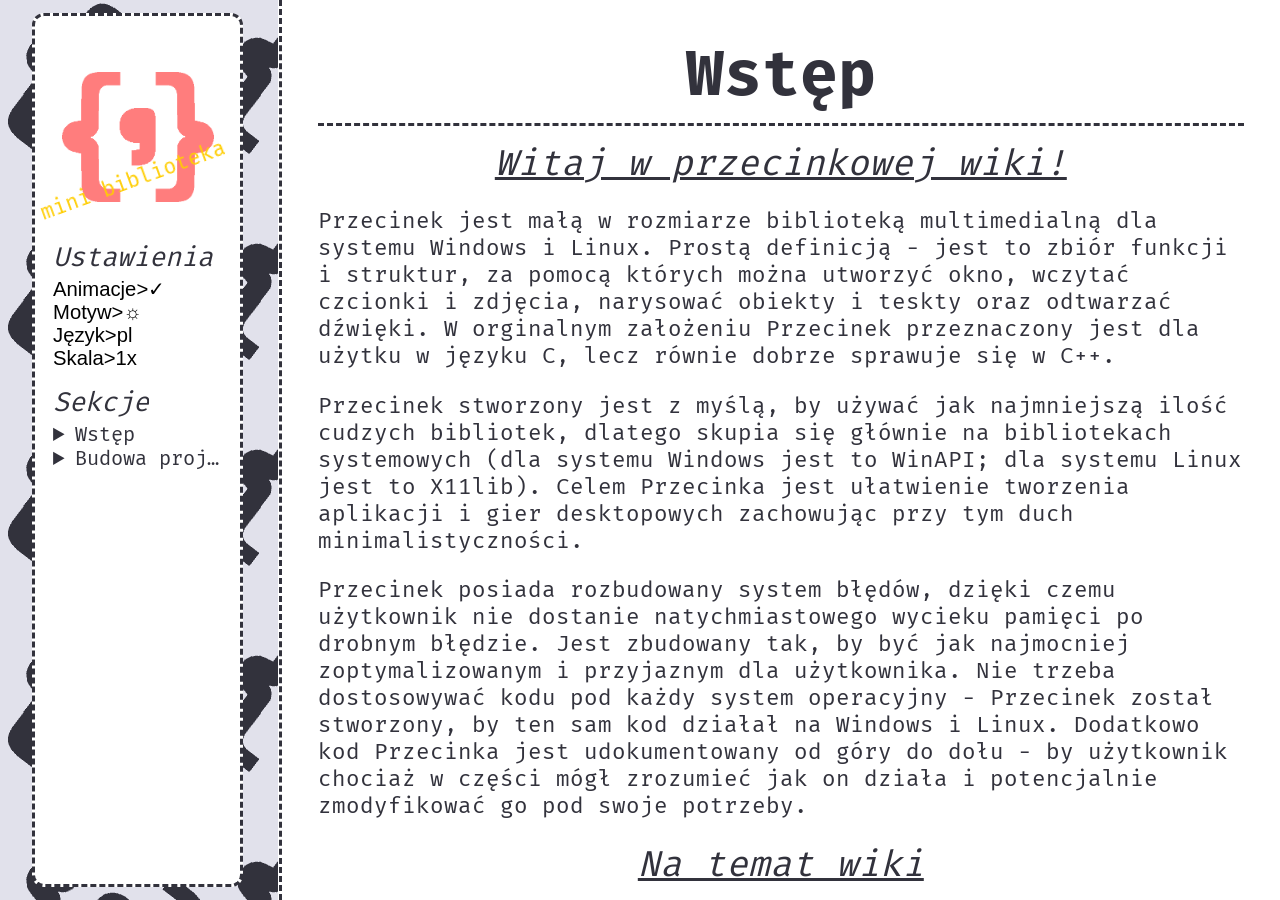
==== commit 55ce9332: "u,27 Quick Website Patch, Preloading Images" ====
--- a/docs/index.html
+++ b/docs/index.html
@@ -297,8 +297,8 @@
 
 		"aboutWiki0": "About Wiki",
 		"aboutWiki1": "",
-		"aboutWiki2": "Last updated stable version: a6,1c",
-		"aboutWiki3": "Last updated unstable version: u,26",
+		"aboutWiki2": "Last updated stable version: a6,1d",
+		"aboutWiki3": "Last updated unstable version: u,27",
 		"aboutWiki4": "Last update: 14-07-2026",
 
 		"aboutLicense0": "Site license",
@@ -383,8 +383,8 @@
 
 		"aboutWiki0": "Na temat wiki",
 		"aboutWiki1": "Strona dokumentacji jest już w pełni przygotowana, sama dokumentacja natomiast jest jeszcze daleko od ukończenia. Planuję ją w pełni wydać wraz z wyjściem b1,0a.",
-		"aboutWiki2": "Ostatnia zaktualizowana wersja stabilna: a6,1c",
-		"aboutWiki3": "Ostatnia zaktualizowana wersja niestabilna: u,26",
+		"aboutWiki2": "Ostatnia zaktualizowana wersja stabilna: a6,1d",
+		"aboutWiki3": "Ostatnia zaktualizowana wersja niestabilna: u,27",
 		"aboutWiki4": "Ostatnia aktualizacja: 14-07-2026",
 
 		"aboutLicense0": "Licencja strony",
@@ -418,7 +418,7 @@
 		"buildX11X113": "Następnie znawiguj do głównej ścieżki swojego projektu (z plikiem `CMakeLists.txt`) i użyj komend:",
 		"buildX11X114": "Jeżeli wszystko poszło poprawnie znajdziesz plik wykonywalny w ścieżce 'build/x11'. Jeśli nie twoja konsola poinformuje cię o tym.",
 
-		"buildX11Win0": "Kompilacja x11 przez Linux",
+		"buildX11Win0": "Kompilacja win przez Linux",
 		"buildX11Win1": "Najpierw zapoznaj się z kompilacją x11 na Linux. Aby zainstalować wszystkie potrzebne pakiety użyj polecenia:",
 		"buildX11Win2": "Następnie znawiguj do głównego folderu swojego projektu (z plikiem `CMakeLists.txt`) i użyj poleceń:",
 		"buildX11Win3": "Jeżeli wszystko poszło zgodnie z planem znajdziesz plik '.exe' w ścieżce 'build/win'. Jeśli nie twoja konsola poinformuje cię błędami."
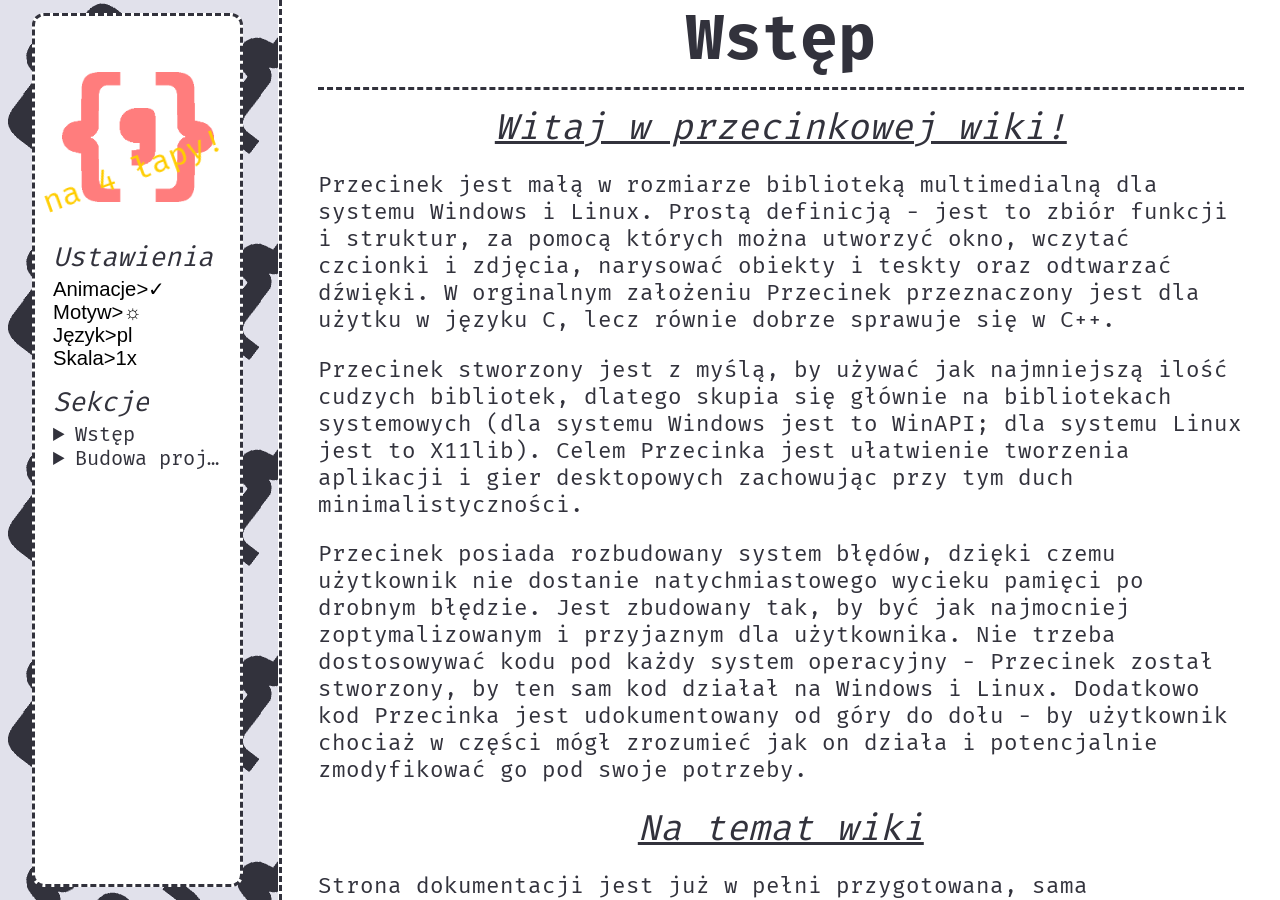
==== commit 555a7077: "README.md Update" ====
--- a/docs/index.html
+++ b/docs/index.html
@@ -297,8 +297,8 @@
 
 		"aboutWiki0": "About Wiki",
 		"aboutWiki1": "",
-		"aboutWiki2": "Last updated stable version: a6,1d",
-		"aboutWiki3": "Last updated unstable version: u,27",
+		"aboutWiki2": "Last updated stable version: a6,1e",
+		"aboutWiki3": "Last updated unstable version: u,28",
 		"aboutWiki4": "Last update: 14-07-2026",
 
 		"aboutLicense0": "Site license",
@@ -383,8 +383,8 @@
 
 		"aboutWiki0": "Na temat wiki",
 		"aboutWiki1": "Strona dokumentacji jest już w pełni przygotowana, sama dokumentacja natomiast jest jeszcze daleko od ukończenia. Planuję ją w pełni wydać wraz z wyjściem b1,0a.",
-		"aboutWiki2": "Ostatnia zaktualizowana wersja stabilna: a6,1d",
-		"aboutWiki3": "Ostatnia zaktualizowana wersja niestabilna: u,27",
+		"aboutWiki2": "Ostatnia zaktualizowana wersja stabilna: a6,1e",
+		"aboutWiki3": "Ostatnia zaktualizowana wersja niestabilna: u,28",
 		"aboutWiki4": "Ostatnia aktualizacja: 14-07-2026",
 
 		"aboutLicense0": "Licencja strony",
--- a/docs/style.css
+++ b/docs/style.css
@@ -164,11 +164,12 @@
 }
 
 #main{
-	bottom: 0;
+	top: 0;
 	right: 0;
 	width: var(--main-width);
-	height: calc(100vh - var(--main-padding) * 2);
-	padding: var(--main-padding);
+	height: 100vh;
+	padding-left: var(--main-padding);
+	padding-right: var(--main-padding);
 	font-size: 2.5vmin;
 
 	position: absolute;
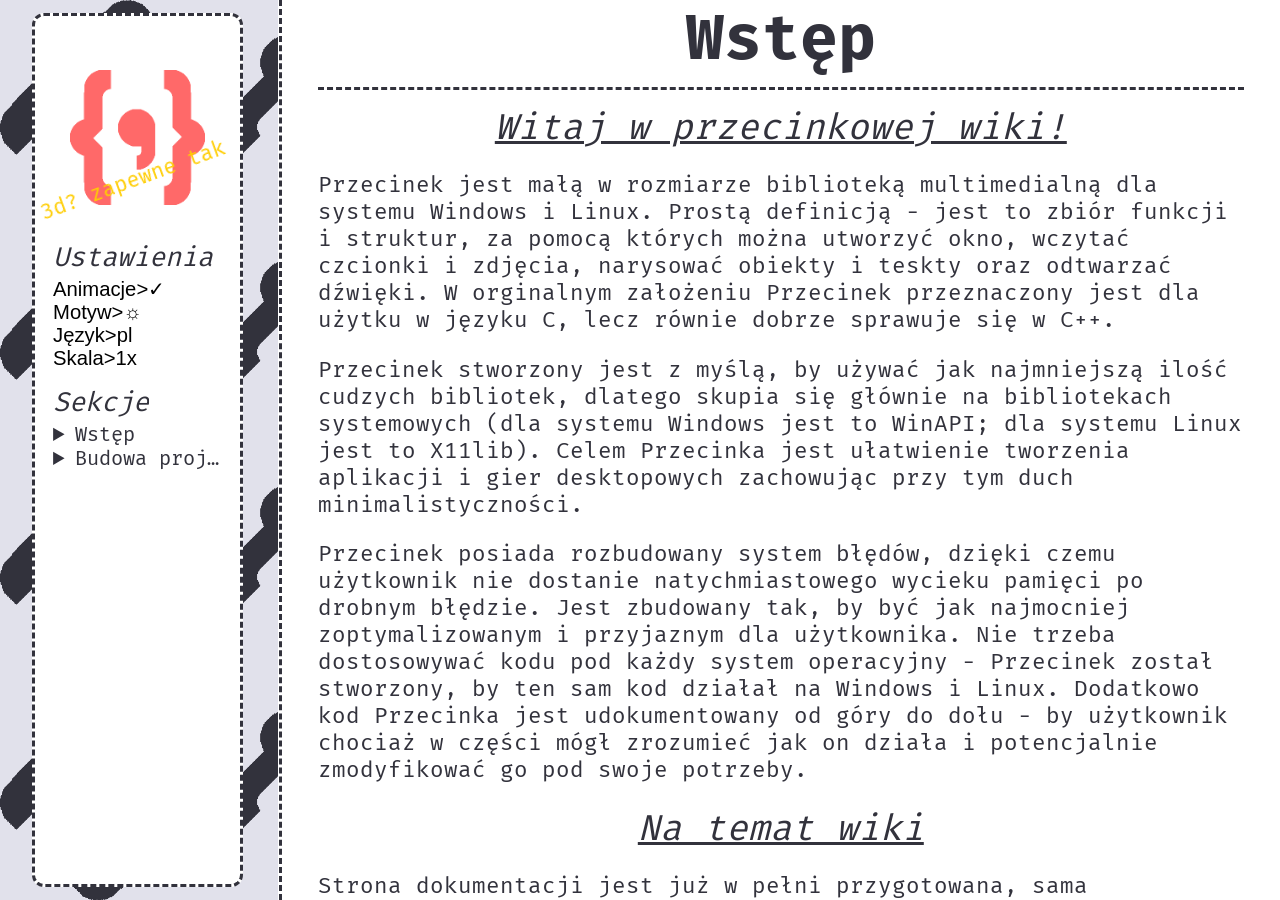
==== commit fd067759: "u,29 New Przecinek Logo, Small Website Improvements fish" ====
--- a/docs/index.html
+++ b/docs/index.html
@@ -297,9 +297,9 @@
 
 		"aboutWiki0": "About Wiki",
 		"aboutWiki1": "",
-		"aboutWiki2": "Last updated stable version: a6,1e",
-		"aboutWiki3": "Last updated unstable version: u,28",
-		"aboutWiki4": "Last update: 14-07-2026",
+		"aboutWiki2": "Last updated stable version: a6,1f",
+		"aboutWiki3": "Last updated unstable version: u,29",
+		"aboutWiki4": "Last update: 15-07-2026",
 
 		"aboutLicense0": "Site license",
 		"aboutLicense1": "TBD",
@@ -341,7 +341,7 @@
 	"pl":{
 		"random0": "simple text here",
 		"random1": "najukochańszy kociak",
-		"random2": "włożone 100% <3",
+		"random2": "włożone 100% serca",
 		"random3": "w 90% bezbłędny**",
 		"random4": "miau :3",
 		"random5": "elegancja-francja",
@@ -362,7 +362,7 @@
 		"random20": "nie taki trudny",
 		"random21": "w czym mogę pomóc?",
 		"random22": "mini biblioteka",
-		"random23": "mp3, wiem >.<",
+		"random23": "mp3, wiem x.x",
 		"random24": "3d? zapewne tak",
 		"random25": ".[oo]'",
 
@@ -383,9 +383,9 @@
 
 		"aboutWiki0": "Na temat wiki",
 		"aboutWiki1": "Strona dokumentacji jest już w pełni przygotowana, sama dokumentacja natomiast jest jeszcze daleko od ukończenia. Planuję ją w pełni wydać wraz z wyjściem b1,0a.",
-		"aboutWiki2": "Ostatnia zaktualizowana wersja stabilna: a6,1e",
-		"aboutWiki3": "Ostatnia zaktualizowana wersja niestabilna: u,28",
-		"aboutWiki4": "Ostatnia aktualizacja: 14-07-2026",
+		"aboutWiki2": "Ostatnia zaktualizowana wersja stabilna: a6,1f",
+		"aboutWiki3": "Ostatnia zaktualizowana wersja niestabilna: u,29",
+		"aboutWiki4": "Ostatnia aktualizacja: 15-07-2026",
 
 		"aboutLicense0": "Licencja strony",
 
--- a/docs/style.css
+++ b/docs/style.css
@@ -32,7 +32,7 @@
 
 @keyframes navBack{
 	0%{ background-position: 0 0; }
-	100%{ background-position: 211px -206px; }
+	100%{ background-position: 25vmin -25vmin; }
 }
 #navBack{
 	left: 0;
@@ -44,7 +44,7 @@
 
 	position: fixed;
 
-	background-size: 211px;
+	background-size: 25vmin;
 	background-repeat: repeat;
 	background-position: 0 0;
 	background-image: url(local/background_light.png);
@@ -136,11 +136,11 @@
 	float: left;
 
 	background-image: url(local/icon_red.png);
-	background-size: 90%;
+	background-size: 80%;
 	background-position: center;
 	background-repeat: no-repeat;
 }
-#logo:hover{ background-size: 100%; }
+#logo:hover{ background-size: 90%; }
 #logo.red-green-on{
 	animation: logo 7s infinite linear, logo-red-green 0s forwards;
 }
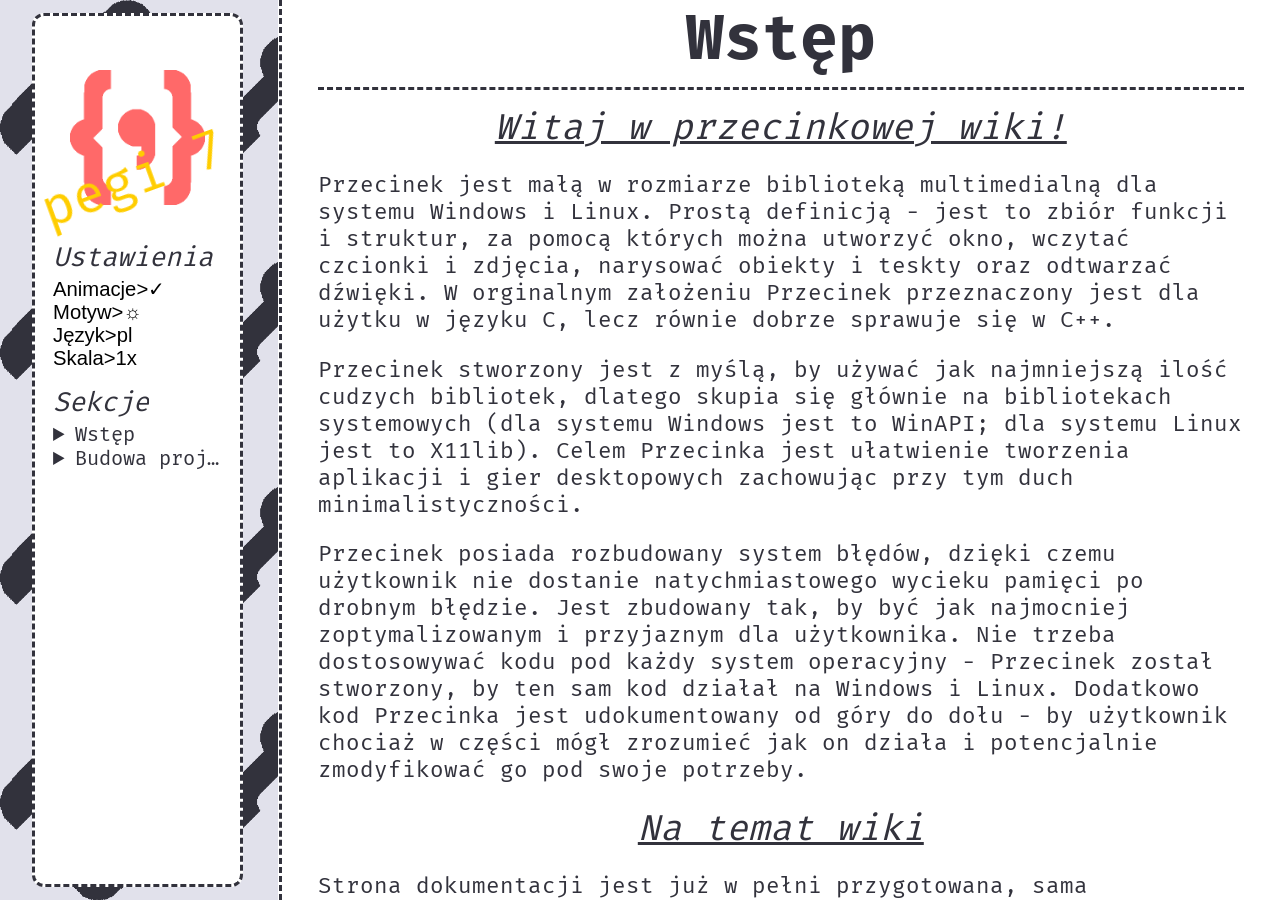
==== commit 6520e9e0: "u,30 Simplified functions, New ear-clipping-based complex collision system, Many bugfixes and small " ====
--- a/docs/index.html
+++ b/docs/index.html
@@ -91,18 +91,19 @@
 
 		<i data-key="aboutLicense0" id="aboutLicense"></i>
 <pre>
-Copyright(C) 2026 ciupaga
+copyright (c) 2026 ciupaga
 {,} PRZECINEK WIKI
-Custom License
-
-By obtaining this website, you are allowed to use and modify it
-however you want.
+custom license
+
+By obtaining this website, you are permitted to use and modify it for
+any of your needs.
 
 1. Contributors are encouraged to submit improvements or modifications
 	to the original website.
 2. You may fork and publish the source code as your own, but you must
-    retain the original author, license, and website information
-    located in the comments.
+    retain the original license and website information located in
+    the comments. If the comment indicates that there is no copyright,
+    then the file is not covered by the license.
 3. Consequences of Non-Compliance:
 a) If you fail to comply with any of the terms outlined in this license,
 	you may lose the rights to use, modify, and distribute this website.
@@ -111,7 +112,8 @@
 4.:
 a) "Fork" refers to creating a derivative work based on the
 	original website.
-b) "Comments" refer to messages located in the source code.
+b) "Comments" refer to messages located in the source code. They
+    can usually be found at the top of the file.
 
 This website is provided "as-is" without any warranties. The author
 is not liable for any damages arising from its use.
@@ -279,6 +281,10 @@
 		"random23": "coming soon",
 		"random24": "coming soon",
 		"random25": "coming soon",
+		"random26": "coming soon",
+		"random27": "coming soon",
+		"random28": "coming soon",
+		"random29": "coming soon",
 
 		"settings": "Settings",
 		"sections": "Sections",
@@ -298,11 +304,10 @@
 		"aboutWiki0": "About Wiki",
 		"aboutWiki1": "",
 		"aboutWiki2": "Last updated stable version: a6,1f",
-		"aboutWiki3": "Last updated unstable version: u,29",
-		"aboutWiki4": "Last update: 15-07-2026",
+		"aboutWiki3": "Last updated unstable version: u,30",
+		"aboutWiki4": "Last update: 26-07-2026",
 
 		"aboutLicense0": "Site license",
-		"aboutLicense1": "TBD",
 
 		"build": "Building project",
 
@@ -342,29 +347,33 @@
 		"random0": "simple text here",
 		"random1": "najukochańszy kociak",
 		"random2": "włożone 100% serca",
-		"random3": "w 90% bezbłędny**",
+		"random3": "w 95% bezbłędny**",
 		"random4": "miau :3",
 		"random5": "elegancja-francja",
 		"random6": "produkt wegański",
 		"random7": "bez laktozy",
 		"random8": "nyan cat omggg",
 		"random9": "um... ser",
-		"random10": "zalecane wifi",
+		"random10": "używaj z siecią wifi",
 		"random11": ".gitignore",
 		"random12": "100% c inside",
 		"random13": "spróbuj również csfml",
 		"random14": "baka- baka- baka-",
-		"random15": "ccccc",
+		"random15": "c+++++++++",
 		"random16": "tworzone z pasją",
 		"random17": "na 4 łapy!",
 		"random18": "pegi 7",
-		"random19": "heeeeeeej",
+		"random19": "heeeeeeej!!",
 		"random20": "nie taki trudny",
 		"random21": "w czym mogę pomóc?",
 		"random22": "mini biblioteka",
 		"random23": "mp3, wiem x.x",
-		"random24": "3d? zapewne tak",
+		"random24": "3d? kiedyś na pewno",
 		"random25": ".[oo]'",
+		"random26": "przy filiżance kawy",
+		"random27": "dennis ritchie",
+		"random28": "return '{,}';",
+		"random29": "haunt muskie",
 
 		"settings": "Ustawienia",
 		"sections": "Sekcje",
@@ -384,8 +393,8 @@
 		"aboutWiki0": "Na temat wiki",
 		"aboutWiki1": "Strona dokumentacji jest już w pełni przygotowana, sama dokumentacja natomiast jest jeszcze daleko od ukończenia. Planuję ją w pełni wydać wraz z wyjściem b1,0a.",
 		"aboutWiki2": "Ostatnia zaktualizowana wersja stabilna: a6,1f",
-		"aboutWiki3": "Ostatnia zaktualizowana wersja niestabilna: u,29",
-		"aboutWiki4": "Ostatnia aktualizacja: 15-07-2026",
+		"aboutWiki3": "Ostatnia zaktualizowana wersja niestabilna: u,30",
+		"aboutWiki4": "Ostatnia aktualizacja: 26-07-2026",
 
 		"aboutLicense0": "Licencja strony",
 
@@ -413,13 +422,13 @@
 		"buildWinX111": "Zaufaj mi, to nie jest wcale łatwa piłka. Wykonanie tego z poziomu Windows jest możliwe, lecz bardzo ciężkie do skonfigurowania. Masz dwie łatwiejsze opcje: instalacja WSL albo VirtualBox. Jeśli jestem zupełnym początkującym polecałbym Ci instalację Ubuntu na VirtualBox. Znajdziesz miliony poradników na YouTube jak to zrobić. Następnie kieruj się krokami kompilacji x11 z poziomu systemu Linux.",
 
 		"buildX11X110": "Kompilacja x11 przez Linux",
-		"buildX11X111": "Na początku musisz zainstalować wszystkie potrzebne biblioteki i funkcje. Komenda jaką użyjesz będzie różniła się mocno w zależności od używanej przez Ciebie dystrybucji. Wszystkie polecenia które podaję są przygotowane dla systemów opartych na Debian/Ubuntu. W zależności od systemu różnić się będą menedżer oraz nazwy pakietów. Najprostszym sposobem na dostosowanie pakietów dla Ciebie będzie użycie SI albo przesurfowanie repozytoriów twojego menedżera pakietów.",
+		"buildX11X111": "Jeśli nie znasz się na konsoli zapoznaj się najpierw z kompilacją win na Windows. Na początku musisz zainstalować wszystkie potrzebne biblioteki i funkcje. Komenda jaką użyjesz będzie różniła się mocno w zależności od używanej przez Ciebie dystrybucji. Wszystkie polecenia które podaję są przygotowane dla systemów opartych na Debian/Ubuntu. W zależności od systemu różnić się będą menedżer oraz nazwy pakietów. Najprostszym sposobem na dostosowanie pakietów dla Ciebie będzie użycie SI albo przesurfowanie repozytoriów twojego menedżera pakietów.",
 		"buildX11X112": "Aby zainstalować wszystkie potrzebne składniki użyj polecenia:",
 		"buildX11X113": "Następnie znawiguj do głównej ścieżki swojego projektu (z plikiem `CMakeLists.txt`) i użyj komend:",
 		"buildX11X114": "Jeżeli wszystko poszło poprawnie znajdziesz plik wykonywalny w ścieżce 'build/x11'. Jeśli nie twoja konsola poinformuje cię o tym.",
 
 		"buildX11Win0": "Kompilacja win przez Linux",
-		"buildX11Win1": "Najpierw zapoznaj się z kompilacją x11 na Linux. Aby zainstalować wszystkie potrzebne pakiety użyj polecenia:",
+		"buildX11Win1": "Jeśli nie jesteś konsolowym specjalistą sprawdź najpierw kompilację win na Windows. Sprawdź również kompilację x11 na Linux. Aby zainstalować wszystkie potrzebne pakiety użyj polecenia:",
 		"buildX11Win2": "Następnie znawiguj do głównego folderu swojego projektu (z plikiem `CMakeLists.txt`) i użyj poleceń:",
 		"buildX11Win3": "Jeżeli wszystko poszło zgodnie z planem znajdziesz plik '.exe' w ścieżce 'build/win'. Jeśli nie twoja konsola poinformuje cię błędami."
 	}
--- a/docs/style.css
+++ b/docs/style.css
@@ -1,12 +1,12 @@
-/****************************************************
-*       |\____/|
-*       |      | github.com/CiupagaPL/Przecinek
-*  __   | >  < | original {,} wiki
+/*
+*       |\____/| github.com/CiupagaPL/Przecinek
+*       |      | original {,} wiki
+*  __   | >  < |
 * /  \__\ =, = / copyright 2026
 * \__         /
 *    \ \____\ \
 *    {,{,} {,},}
-*****************************************************/
+*/
 
 :root{
 	--body-margin: 2vw;
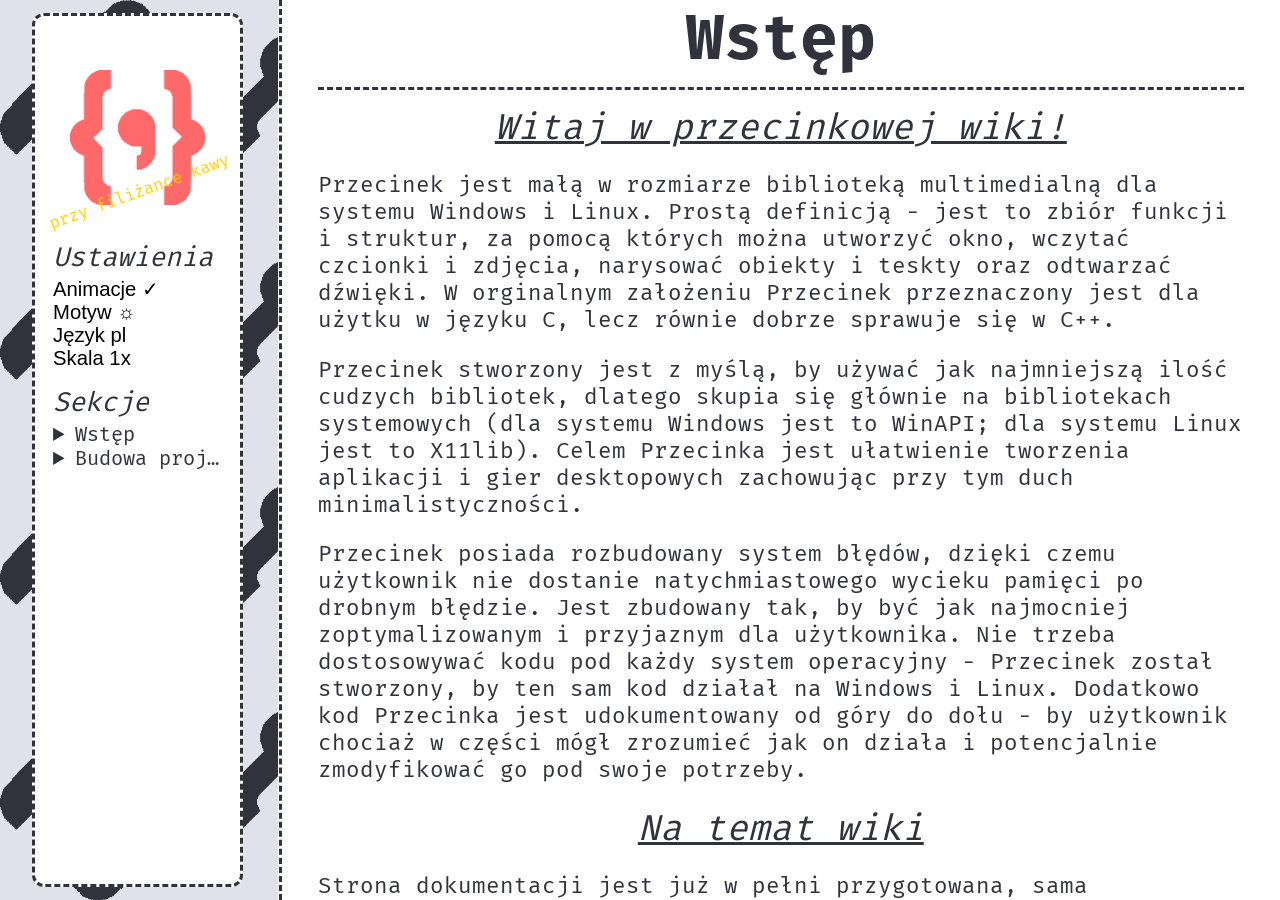
==== commit 9949f115: "u,31 Fully updated code syntax, Color blending, Filtering textures, Define changes, VeRtEx and even " ====
--- a/docs/index.html
+++ b/docs/index.html
@@ -101,9 +101,9 @@
 1. Contributors are encouraged to submit improvements or modifications
 	to the original website.
 2. You may fork and publish the source code as your own, but you must
-    retain the original license and website information located in
-    the comments. If the comment indicates that there is no copyright,
-    then the file is not covered by the license.
+	retain the original license and website information located in
+	the comments. If the comment indicates that there is no copyright,
+	then the file is not covered by the license.
 3. Consequences of Non-Compliance:
 a) If you fail to comply with any of the terms outlined in this license,
 	you may lose the rights to use, modify, and distribute this website.
@@ -113,7 +113,7 @@
 a) "Fork" refers to creating a derivative work based on the
 	original website.
 b) "Comments" refer to messages located in the source code. They
-    can usually be found at the top of the file.
+	can usually be found at the top of the file.
 
 This website is provided "as-is" without any warranties. The author
 is not liable for any damages arising from its use.
@@ -289,10 +289,10 @@
 		"settings": "Settings",
 		"sections": "Sections",
 
-		"animationsButton": "Animations>",
-		"themeButton": "Theme>",
-		"languageButton": "Language>en",
-		"scaleButton": "Scale>",
+		"animationsButton": "Animations ",
+		"themeButton": "Theme ",
+		"languageButton": "Language en",
+		"scaleButton": "Scale ",
 
 		"about": "About",
 
@@ -304,8 +304,8 @@
 		"aboutWiki0": "About Wiki",
 		"aboutWiki1": "",
 		"aboutWiki2": "Last updated stable version: a6,1f",
-		"aboutWiki3": "Last updated unstable version: u,30",
-		"aboutWiki4": "Last update: 26-07-2026",
+		"aboutWiki3": "Last updated unstable version: u,31",
+		"aboutWiki4": "Last update: 01-08-2026",
 
 		"aboutLicense0": "Site license",
 
@@ -378,10 +378,10 @@
 		"settings": "Ustawienia",
 		"sections": "Sekcje",
 
-		"animationsButton": "Animacje>",
-		"themeButton": "Motyw>",
-		"languageButton": "Język>pl",
-		"scaleButton": "Skala>",
+		"animationsButton": "Animacje ",
+		"themeButton": "Motyw ",
+		"languageButton": "Język pl",
+		"scaleButton": "Skala ",
 
 		"about": "Wstęp",
 
@@ -393,8 +393,8 @@
 		"aboutWiki0": "Na temat wiki",
 		"aboutWiki1": "Strona dokumentacji jest już w pełni przygotowana, sama dokumentacja natomiast jest jeszcze daleko od ukończenia. Planuję ją w pełni wydać wraz z wyjściem b1,0a.",
 		"aboutWiki2": "Ostatnia zaktualizowana wersja stabilna: a6,1f",
-		"aboutWiki3": "Ostatnia zaktualizowana wersja niestabilna: u,30",
-		"aboutWiki4": "Ostatnia aktualizacja: 26-07-2026",
+		"aboutWiki3": "Ostatnia zaktualizowana wersja niestabilna: u,31",
+		"aboutWiki4": "Ostatnia aktualizacja: 01-08-2026",
 
 		"aboutLicense0": "Licencja strony",
 
@@ -402,7 +402,7 @@
 
 		"buildWinWin0": "Kompilacja win przez Windows",
 		"buildWinWin1": "O ile sposobów na kompilacje istnieje mnóstwo najbardziej rekomendował bym zrobienie tego przez konsolę (nie panikuj, zaraz wszystko wyjaśnię). Konfiguracja kompilatora przez Visual Studio jest ciężka ze względu na potrzebę zainstalowania bibliotek ręcznie, a inne kompilatory zwykle potrzebują dużo dostosowywania wszystkiego pod siebie. Postaram się ciebie poprowadzić po tym krok po kroku. Oczywiście jeżeli jesteś chętny spróbować inne metody możesz to zrobić wzorując się istniejącym 'CMakeLists.txt'.",
-		"buildWinWin2": "Do budowy projektu silnie polecam użycie MSYS2 (bynajmniej ja tego używam :- PP). Zawiera on wiele często aktualizowanych pakietów (3700) których możecie użyć. Chociaż tutaj przyda nam się ich tylko kilka (pamiętamy o duchu minimalistyczności, tak?).",
+		"buildWinWin2": "Do budowy projektu silnie polecam użycie MSYS2 (bynajmniej ja tego używam :-P). Zawiera on wiele często aktualizowanych pakietów (3700) których możecie użyć. Chociaż tutaj przyda nam się ich tylko kilka (pamiętamy o duchu minimalistyczności, tak?).",
 		"buildWinWin3": "Najpierw zainstaluj MSYS2 na swój system. Kieruj się krokami, które twórcy zamieścili na swojej stronie. Po instalacji uruchom 'MSYS2 MSYS'. Następnie zalecałbym zaktualizować pakiety, co możesz zrobić za pomocą:",
 		"buildWinWin4": "A no właśnie, już mogę dodać, że pacman od dzisiaj staje się twoim najlepszym przyjacielem (bynajmniej menedżerem pakietów). Jeżeli dostałeś polecienie, by zrestartować konsolę zrób to i ponownie wykonaj poprzednie polecenie.",
 		"buildWinWin5": "Następnie przydałoby się zainstalować pakiety umożliwiające kompilacje. Masz dwie opcje wyboru. Instalując pakiety ucrt64 używasz najszybszej i najnowocześniejszej implementacji C i C++, lecz twoja aplikacja nie będzie działać na starszych systemach operacyjnych. Instalując pakiet mingw64 instalujesz starszą lecz bardziej kompatybilną implementację C i C++. Aby zainstalować ucrt64 użyj:",
--- a/docs/style.css
+++ b/docs/style.css
@@ -77,14 +77,17 @@
 	color: #32323c;
 }
 
-#navFront>details>a, #navFront>i, #navFront>details>summary{
+#navFront>details>a,
+#navFront>i,
+#navFront>details>summary{
 	max-width: 100%;
 
 	white-space: nowrap;
 	overflow: hidden;
 	text-overflow: ellipsis;
 }
-#navFront>details>a, #navFront>i{ display: inline-block; }
+#navFront>details>a,
+#navFront>i{ display: inline-block; }
 
 #navFront>button{
 	padding: 0;
@@ -100,8 +103,11 @@
 }
 #navFront>i{ font-size: 3vmin; }
 
-#navFront>button, #navFront>details>summary{ font-size: 2.25vmin; }
-#navFront>details>a:hover, #navFront>button:hover, #navFront>details>summary:hover{
+#navFront>button,
+#navFront>details>summary{ font-size: 2.25vmin; }
+#navFront>details>a:hover,
+#navFront>button:hover,
+#navFront>details>summary:hover{
 	text-decoration: underline;
 }
 
@@ -204,6 +210,14 @@
 	border-top: var(--body-border) dashed;
 }
 
+ul{
+	text-align: left;
+	list-style-type: square;
+	margin: 0;
+	padding-left: var(--main-padding);
+}
+
+
 pre{
 	width: content;
 	max-width: calc(100% - 2vw);
